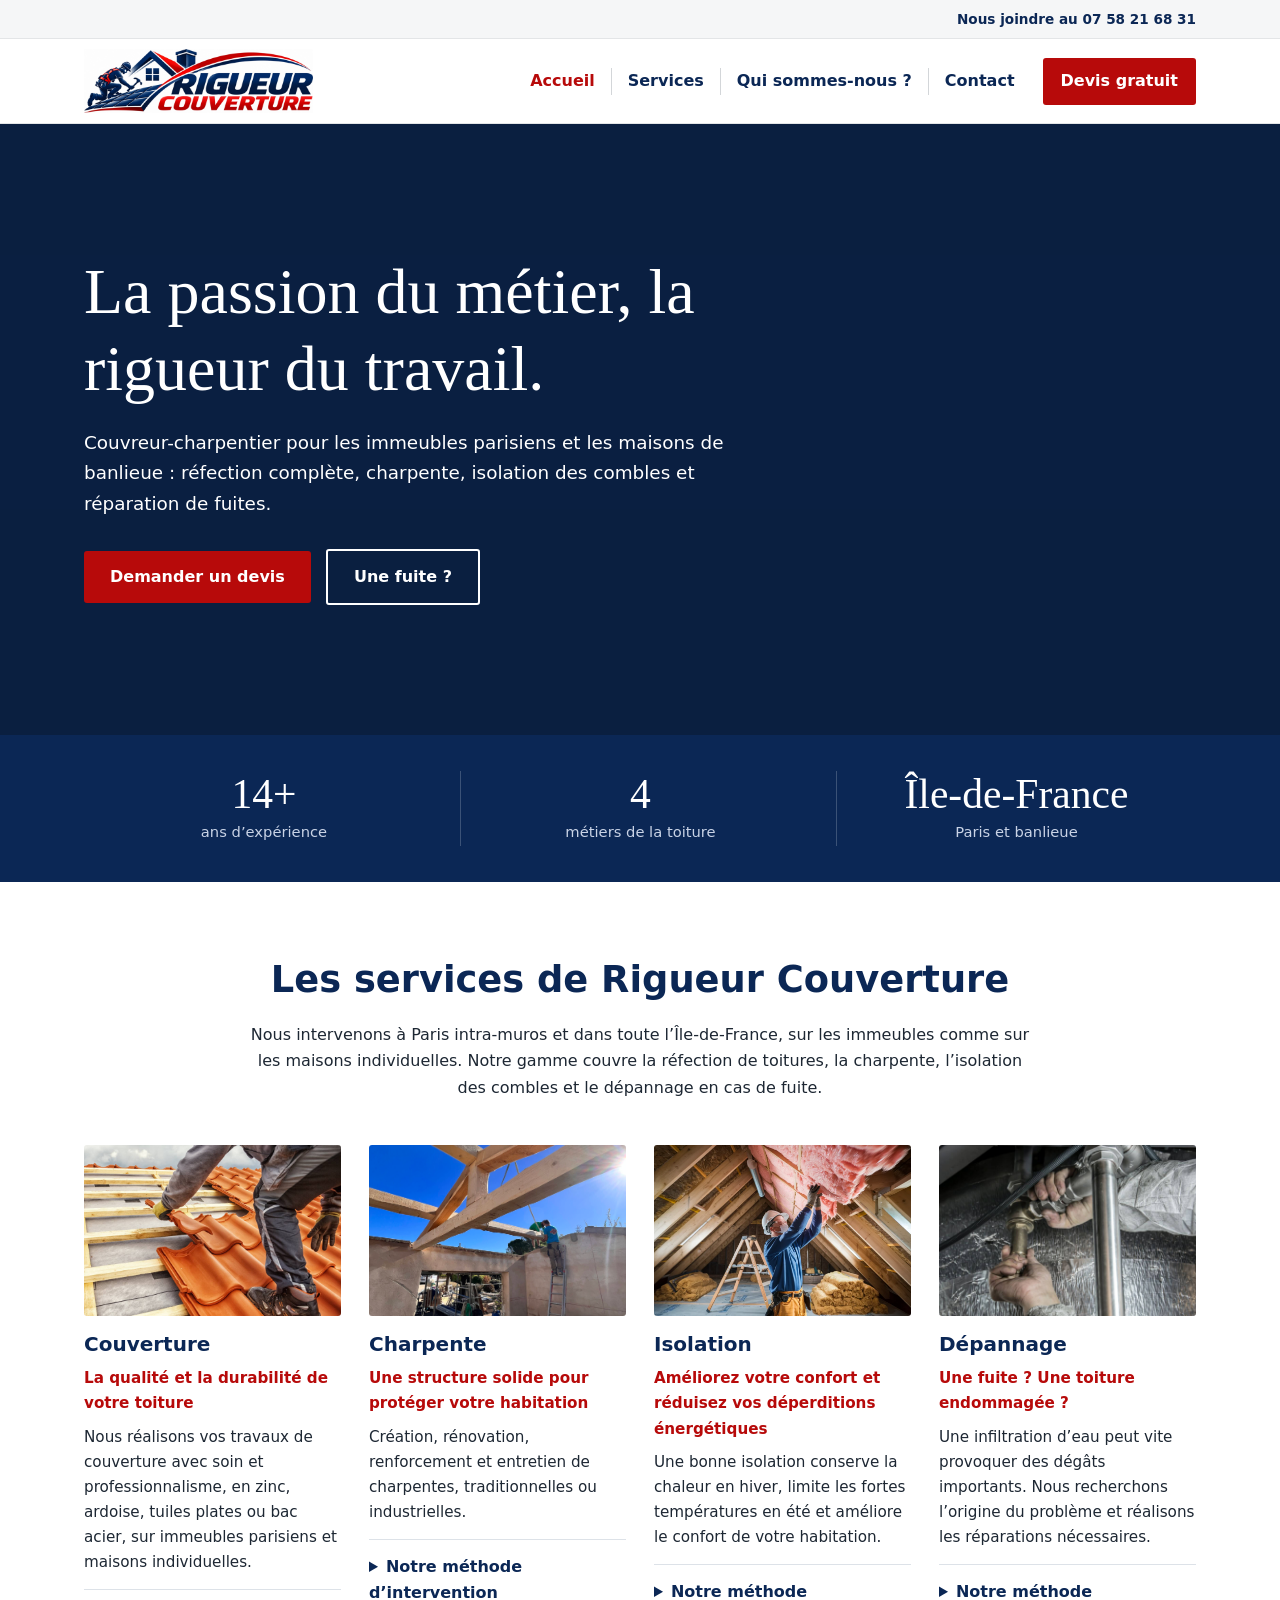
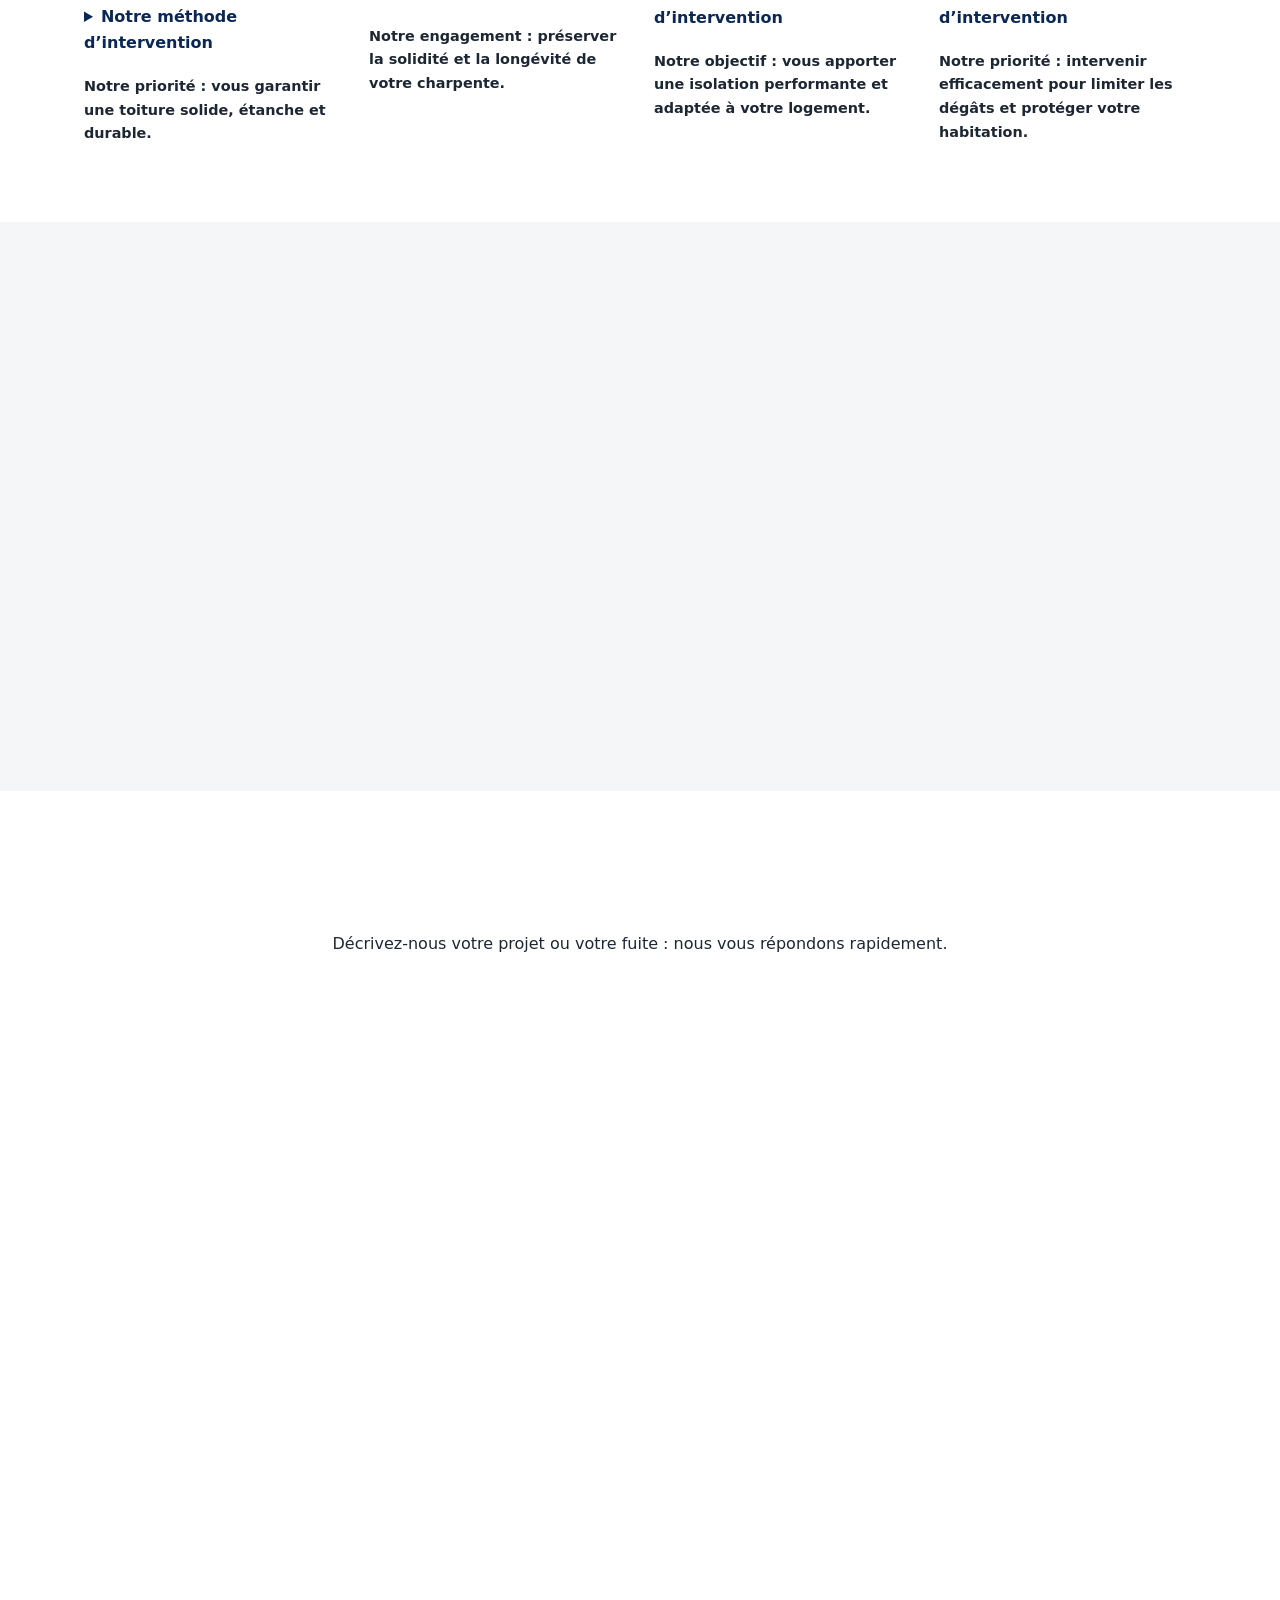
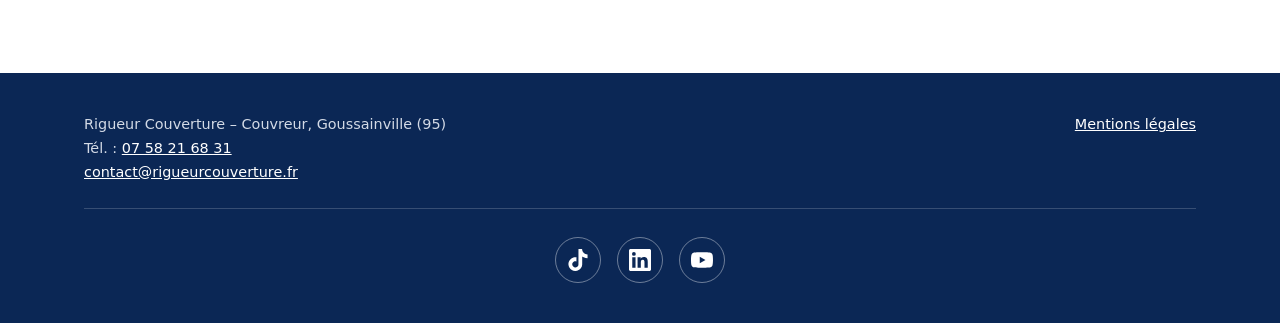
==== index.html @ f07b2c36 "Ajout des fichiers du site" ====
<!DOCTYPE html>
<html lang="fr">
<head>
<meta charset="utf-8">
<meta name="viewport" content="width=device-width, initial-scale=1">
<title>Rigueur Couverture – Couvreur à Paris et en Île-de-France</title>
<meta name="description" content="Rigueur Couverture : couverture, charpente, isolation et dépannage de toiture à Paris et en Île-de-France, pour immeubles et maisons individuelles.">
<link rel="icon" href="images/favicon.ico" sizes="any">
<link rel="icon" type="image/png" href="images/favicon.png">
<link rel="apple-touch-icon" href="images/apple-touch-icon.png">
<link rel="stylesheet" href="style.css">
</head>
<body>

<div class="topbar"><div class="wrap">
<a href="tel:+33758216831">Nous joindre au 07 58 21 68 31</a>
</div></div>

<header>
<div class="wrap">
<a class="marque" href="#haut"><img src="images/logo-entete.png" alt="Rigueur Couverture" width="700" height="196"></a>
<button class="burger" type="button" aria-expanded="false" aria-controls="menu">Menu</button>
<nav id="menu" aria-label="Navigation principale">
<a href="#haut">Accueil</a>
<a href="#services">Services</a>
<a href="#apropos">Qui sommes-nous ?</a>
<a href="#devis">Contact</a>
<a href="#devis" class="cta">Devis gratuit</a>
</nav>
</div>
</header>

<main id="haut">
<div class="hero">
<div class="hero-media" aria-hidden="true">
<!-- VIDÉO (facultatif) : déposer images/hero.mp4. Sans fichier, l'image s'anime doucement. -->
<video autoplay muted loop playsinline preload="metadata"><source src="images/hero.mp4" type="video/mp4" onerror="this.parentNode.remove()"></video>
</div>
<div class="wrap">
<h1>La passion du métier, la rigueur du travail.</h1>
<p>Couvreur-charpentier pour les immeubles parisiens et les maisons de banlieue : réfection complète, charpente, isolation des combles et réparation de fuites.</p>
<a class="btn" href="#devis">Demander un devis</a>
<a class="btn" href="#depannage">Une fuite ?</a>
</div>
</div>

<div class="chiffres"><div class="wrap">
<div><strong data-count="14" data-suffix="+">14+</strong><span>ans d’expérience</span></div>
<div><strong data-count="4">4</strong><span>métiers de la toiture</span></div>
<div><strong>Île-de-France</strong><span>Paris et banlieue</span></div>
</div></div>

<section id="services" class="centre" aria-labelledby="t-services">
<div class="wrap">
<h2 id="t-services">Les services de Rigueur Couverture</h2>
<p>Nous intervenons à Paris intra-muros et dans toute l’Île-de-France, sur les immeubles comme sur les maisons individuelles. Notre gamme couvre la réfection de toitures, la charpente, l’isolation des combles et le dépannage en cas de fuite.</p>

<div class="grille4">
<article id="couverture">
<figure><img src="images/couverture.jpg" alt="Toiture en zinc" onerror="this.remove()"></figure>
<h3>Couverture</h3>
<p class="accroche">La qualité et la durabilité de votre toiture</p>
<p>Nous réalisons vos travaux de couverture avec soin et professionnalisme, en zinc, ardoise, tuiles plates ou bac acier, sur immeubles parisiens et maisons individuelles.</p>
<details><summary>Notre méthode d’intervention</summary><ol><li>Diagnostic de l’état de votre toiture.</li><li>Préparation et sécurisation du chantier.</li><li>Dépose de l’ancienne couverture si nécessaire.</li><li>Pose de l’écran sous-toiture, des liteaux et des matériaux de couverture.</li><li>Réalisation des faîtages, rives, raccords et finitions.</li><li>Vérification de l’étanchéité et nettoyage du chantier.</li></ol></details>
<p class="engage">Notre priorité : vous garantir une toiture solide, étanche et durable.</p>
</article>
<article id="charpente">
<figure><img src="images/charpente.jpg" alt="Charpente en bois" onerror="this.remove()"></figure>
<h3>Charpente</h3>
<p class="accroche">Une structure solide pour protéger votre habitation</p>
<p>Création, rénovation, renforcement et entretien de charpentes, traditionnelles ou industrielles.</p>
<details><summary>Notre méthode d’intervention</summary><ol><li>Inspection de la structure existante.</li><li>Identification des éventuelles dégradations.</li><li>Préparation des éléments de charpente.</li><li>Réparation, renforcement ou remplacement des pièces nécessaires.</li><li>Traitement préventif ou curatif du bois si nécessaire.</li><li>Contrôle de la stabilité et des finitions.</li></ol></details>
<p class="engage">Notre engagement : préserver la solidité et la longévité de votre charpente.</p>
</article>
<article id="isolation">
<figure><img src="images/isolation.jpg" alt="Isolation de combles" onerror="this.remove()"></figure>
<h3>Isolation</h3>
<p class="accroche">Améliorez votre confort et réduisez vos déperditions énergétiques</p>
<p>Une bonne isolation conserve la chaleur en hiver, limite les fortes températures en été et améliore le confort de votre habitation.</p>
<details><summary>Notre méthode d’intervention</summary><ol><li>Étude de la configuration des combles et de la toiture.</li><li>Vérification de l’état de l’isolation et de la ventilation.</li><li>Préparation des surfaces.</li><li>Mise en place de l’isolant adapté.</li><li>Pose du frein-vapeur ou du pare-vapeur selon le système retenu.</li><li>Vérification des finitions et de la continuité de l’isolation.</li></ol></details>
<p class="engage">Notre objectif : vous apporter une isolation performante et adaptée à votre logement.</p>
</article>
<article id="depannage">
<figure><img src="images/depannage.jpg" alt="Réparation de fuite en toiture" onerror="this.remove()"></figure>
<h3>Dépannage</h3>
<p class="accroche">Une fuite ? Une toiture endommagée ?</p>
<p>Une infiltration d’eau peut vite provoquer des dégâts importants. Nous recherchons l’origine du problème et réalisons les réparations nécessaires.</p>
<details><summary>Notre méthode d’intervention</summary><ol><li>Prise de contact et évaluation de l’urgence.</li><li>Inspection de la toiture et recherche de fuite.</li><li>Identification de l’origine de l’infiltration.</li><li>Mise en sécurité et mise hors d’eau si nécessaire.</li><li>Réparation des éléments défectueux.</li><li>Vérification de l’étanchéité après intervention.</li></ol></details>
<p class="engage">Notre priorité : intervenir efficacement pour limiter les dégâts et protéger votre habitation.</p>
</article>
</div>
</div>
</section>

<section id="apropos" class="gris centre" aria-labelledby="t-forts">
<div class="wrap">
<h2 id="t-forts">Les points forts de Rigueur Couverture</h2>
<div class="points" style="text-align:left">
<div>
<h3>Plus de 14 ans d’expérience</h3>
<p>Oscar Rigueur débute dans la couverture en 2012, dans le Val-d’Oise. Il passe ensuite sept ans en charpente et couverture en Seine-et-Marne. L’entreprise Rigueur Couverture est créée en 2022.</p>
</div>
<div>
<h3>L’expérience des toits parisiens</h3>
<p>Trois années sur les toitures de Paris lui ont fait pratiquer la zinguerie, l’ardoise, la tuile et la plomberie : les techniques les plus exigeantes.</p>
</div>
<div>
<h3>Tous types de toitures</h3>
<p>Zinc, ardoise, tuiles plates, bac acier, charpente bois traditionnelle ou industrielle : nous nous adaptons à votre bâtiment.</p>
</div>
<div>
<h3>Une implantation en Île-de-France</h3>
<p>Paris intra-muros, petite couronne, banlieues et périphérie, d’est en ouest et du nord au sud, pour les immeubles de la ville comme pour les quartiers pavillonnaires.</p>
</div>
</div>
</div>
</section>

<section id="devis" class="centre" aria-labelledby="t-devis">
<div class="wrap">
<h2 id="t-devis">Contact et demande de devis gratuit</h2>
<p>Décrivez-nous votre projet ou votre fuite : nous vous répondons rapidement.</p>
<div id="retour" role="status"></div>
<form action="devis.php" method="post">
<div class="deux">
<label>Nom<input name="nom" required autocomplete="name"></label>
<label>Téléphone<input name="tel" type="tel" required autocomplete="tel"></label>
</div>
<div class="deux">
<label>Email<input name="email" type="email" required autocomplete="email"></label>
<label>Ville du chantier<input name="ville" autocomplete="address-level2"></label>
</div>
<label>Type de travaux
<select name="type">
<option>Couverture</option>
<option>Charpente</option>
<option>Isolation</option>
<option>Dépannage (fuite)</option>
<option>Autre</option>
</select>
</label>
<label>Votre projet<textarea name="message" rows="5" placeholder="Décrivez votre toiture et ce que vous souhaitez faire."></textarea></label>
<input class="piege" name="site" tabindex="-1" autocomplete="off" aria-hidden="true">
<label class="rgpd"><input type="checkbox" name="rgpd" required>J’accepte que ces informations servent à répondre à ma demande (voir les mentions légales).</label>
<div><button class="btn" type="submit">Envoyer ma demande</button></div>
</form>
</div>
</section>
</main>

<footer>
<div class="wrap">
<div>Rigueur Couverture – Couvreur, Goussainville (95)<br>
Tél. : <a href="tel:+33758216831">07 58 21 68 31</a><br>
<a href="mailto:contact@rigueurcouverture.fr">contact@rigueurcouverture.fr</a></div>
<div><a href="mentions-legales.html">Mentions légales</a></div>
<!-- RÉSEAUX SOCIAUX : remplacer chaque href="#" par le lien de ta page -->
<div class="reseaux">
<a href="#" target="_blank" rel="noopener noreferrer" aria-label="TikTok"><svg viewBox="0 0 24 24" width="22" height="22" fill="currentColor" aria-hidden="true"><path d="M12.525.02c1.31-.02 2.61-.01 3.91-.02.08 1.53.63 3.09 1.75 4.17 1.12 1.11 2.7 1.62 4.24 1.79v4.03c-1.44-.05-2.89-.35-4.2-.97-.57-.26-1.1-.59-1.62-.93-.01 2.92.01 5.84-.02 8.75-.08 1.4-.54 2.79-1.35 3.94-1.31 1.92-3.58 3.17-5.91 3.21-1.43.08-2.86-.31-4.08-1.03-2.02-1.19-3.44-3.37-3.65-5.71-.02-.5-.03-1-.01-1.49.18-1.9 1.12-3.72 2.58-4.96 1.66-1.44 3.98-2.13 6.15-1.72.02 1.48-.04 2.96-.04 4.44-.99-.32-2.15-.23-3.02.37-.63.41-1.11 1.04-1.36 1.75-.21.51-.15 1.07-.14 1.61.24 1.64 1.82 3.02 3.5 2.87 1.12-.01 2.19-.66 2.77-1.61.19-.33.4-.67.41-1.06.1-1.79.06-3.57.07-5.36.01-4.03-.01-8.05.02-12.07z"/></svg></a>
<a href="#" target="_blank" rel="noopener noreferrer" aria-label="LinkedIn"><svg viewBox="0 0 24 24" width="22" height="22" fill="currentColor" aria-hidden="true"><path d="M20.447 20.452h-3.554v-5.569c0-1.328-.027-3.037-1.852-3.037-1.853 0-2.136 1.445-2.136 2.939v5.667H9.351V9h3.414v1.561h.046c.477-.9 1.637-1.85 3.37-1.85 3.601 0 4.267 2.37 4.267 5.455v6.286zM5.337 7.433a2.062 2.062 0 0 1-2.063-2.065 2.064 2.064 0 1 1 2.063 2.065zm1.782 13.019H3.555V9h3.564v11.452zM22.225 0H1.771C.792 0 0 .774 0 1.729v20.542C0 23.227.792 24 1.771 24h20.451C23.2 24 24 23.227 24 22.271V1.729C24 .774 23.2 0 22.222 0h.003z"/></svg></a>
<a href="#" target="_blank" rel="noopener noreferrer" aria-label="YouTube"><svg viewBox="0 0 24 24" width="22" height="22" fill="currentColor" aria-hidden="true"><path d="M23.498 6.186a3.016 3.016 0 0 0-2.122-2.136C19.505 3.545 12 3.545 12 3.545s-7.505 0-9.377.505A3.017 3.017 0 0 0 .502 6.186C0 8.07 0 12 0 12s0 3.93.502 5.814a3.016 3.016 0 0 0 2.122 2.136c1.871.505 9.376.505 9.376.505s7.505 0 9.377-.505a3.015 3.015 0 0 0 2.122-2.136C24 15.93 24 12 24 12s0-3.93-.502-5.814zM9.545 15.568V8.432L15.818 12l-6.273 3.568z"/></svg></a>
</div>
</div>
</footer>

<a class="appel" href="tel:+33758216831" aria-label="Appeler Rigueur Couverture"><svg viewBox="0 0 24 24" width="26" height="26" fill="currentColor" aria-hidden="true"><path d="M6.6 10.8a15.1 15.1 0 0 0 6.6 6.6l2.2-2.2a1 1 0 0 1 1-.25c1.1.37 2.3.57 3.6.57a1 1 0 0 1 1 1V20a1 1 0 0 1-1 1A17 17 0 0 1 3 4a1 1 0 0 1 1-1h3.5a1 1 0 0 1 1 1c0 1.3.2 2.5.57 3.6a1 1 0 0 1-.25 1z"/></svg></a>

<script>
var bt=document.querySelector('.burger'),mn=document.getElementById('menu');
bt.addEventListener('click',function(){var o=mn.classList.toggle('ouvert');bt.setAttribute('aria-expanded',o)});
mn.addEventListener('click',function(e){if(e.target.tagName==='A'){mn.classList.remove('ouvert');bt.setAttribute('aria-expanded','false')}});
var r=new URLSearchParams(location.search).get('envoi'),b=document.getElementById('retour');
if(r==='ok'){b.className='ok';b.textContent='Merci, votre demande est envoyée. Nous vous recontactons rapidement.'}
else if(r==='erreur'){b.className='erreur';b.textContent='Votre demande n’a pas pu être envoyée. Vérifiez les champs ou écrivez-nous à contact@rigueurcouverture.fr.'}
</script>
<script src="script.js" defer></script>
</body>
</html>
---- style.css ----
:root{--marine:#0b2755;--or:#b70a0a;--gris:#f5f6f7;--texte:#1d2733;--serif:Georgia,"Times New Roman",serif;--sans:system-ui,-apple-system,"Segoe UI",Roboto,Arial,sans-serif}
*{box-sizing:border-box}
html{scroll-behavior:smooth;scroll-padding-top:90px}
body{margin:0;font-family:var(--sans);color:var(--texte);background:#fff;line-height:1.65}
a{color:inherit}
:focus-visible{outline:3px solid var(--or);outline-offset:3px}
.wrap{max-width:1160px;margin:0 auto;padding:0 24px}
h1,h2,h3{margin:0;line-height:1.2;color:var(--marine)}
p{margin:0 0 1em}

.topbar{background:var(--gris);border-bottom:1px solid #e3e5e7;font-size:.85rem;font-weight:600;color:var(--marine)}
.topbar .wrap{display:flex;justify-content:flex-end;padding-top:8px;padding-bottom:8px}
.topbar a{text-decoration:none}

header{position:sticky;top:0;z-index:10;background:#fff;border-bottom:1px solid #e3e5e7}
header .wrap{display:flex;align-items:center;justify-content:space-between;gap:16px;min-height:84px}
.marque{display:flex;align-items:center;gap:12px;font-size:1.5rem;font-weight:800;color:var(--marine);text-decoration:none}
.marque img{display:block;height:64px;width:auto}
nav{display:flex;align-items:center;flex-wrap:wrap}
nav a{padding:0 16px;color:var(--marine);font-weight:600;text-decoration:none}
nav a+a{border-left:1px solid #d3d6d9}
nav a:hover{color:var(--or)}
nav a.cta{background:var(--or);color:#fff;border:0;border-radius:3px;padding:10px 18px;margin-left:12px}
nav a.cta:hover{background:#910808;color:#fff}

.btn{display:inline-block;background:var(--or);color:#fff;padding:13px 26px;border-radius:3px;text-decoration:none;font:inherit;font-weight:700;border:0;cursor:pointer}
.btn:hover{background:#910808}

.hero{position:relative;overflow:hidden;background:var(--marine);color:#fff;padding:130px 0;min-height:460px}
.hero-media{position:absolute;inset:0}
.hero-media::before{content:"";position:absolute;inset:0;background:url(images/hero.jpg) center/cover no-repeat;animation:zoom 26s ease-in-out infinite alternate}
.hero-media video{position:absolute;inset:0;width:100%;height:100%;object-fit:cover}
.hero::after{content:"";position:absolute;inset:0;background:rgba(10,25,48,.55)}
.hero .wrap{position:relative;z-index:1}
@keyframes zoom{from{transform:scale(1)}to{transform:scale(1.1) translate(-1.5%,1%)}}
@media(prefers-reduced-motion:reduce){.hero-media::before{animation:none}}
.hero h1{font-family:var(--serif);font-weight:400;color:#fff;font-size:clamp(2.2rem,5.5vw,4rem);max-width:20ch}
.hero p{font-size:1.15rem;max-width:56ch;margin:20px 0 30px}
.hero .btn+.btn{background:transparent;border:2px solid #fff;margin-left:10px}

section{padding:76px 0}
.centre{text-align:center}
.centre p{max-width:78ch;margin-left:auto;margin-right:auto}
section h2{font-size:clamp(1.7rem,3.5vw,2.3rem);margin-bottom:20px}
.gris{background:var(--gris)}

.grille4{display:grid;grid-template-columns:repeat(4,1fr);gap:28px;margin-top:44px}
.grille4 figure{margin:0 0 16px;aspect-ratio:3/2;background:#dde2e8;overflow:hidden;border-radius:3px}
.grille4 img{width:100%;height:100%;object-fit:cover;display:block}
.grille4 h3{font-size:1.25rem;margin-bottom:10px}
.grille4 p{font-size:.95rem;margin:0}

.points{display:grid;grid-template-columns:1fr 1fr;gap:40px 56px;margin-top:44px}
.points h3{font-size:1.2rem;padding-top:16px;border-top:3px solid var(--or);margin-bottom:10px}
.points p{margin:0}

form{display:grid;gap:16px;max-width:680px;margin:36px auto 0;text-align:left}
label{display:grid;gap:6px;font-weight:600;font-size:.95rem}
input,select,textarea{font:inherit;padding:12px;border:1px solid #8a949e;border-radius:3px;background:#fff;color:var(--texte)}
.deux{display:grid;grid-template-columns:1fr 1fr;gap:16px}
.rgpd{display:flex;gap:10px;font-weight:400;font-size:.9rem;align-items:flex-start}
.rgpd input{margin-top:4px}
.piege{position:absolute;left:-9999px}
#retour{display:none;padding:14px 16px;border-radius:3px;max-width:680px;margin:24px auto 0}
#retour.ok{display:block;background:#dff1ea;color:#154b3d}
#retour.erreur{display:block;background:#fbe3e0;color:#7a1d14}

footer{background:var(--marine);color:#d3dae6;padding:40px 0;font-size:.9rem}
footer a{color:#fff}
footer .wrap{display:flex;flex-wrap:wrap;justify-content:space-between;gap:16px}
.reseaux{flex-basis:100%;display:flex;justify-content:center;gap:16px;margin-top:8px;padding-top:28px;border-top:1px solid rgba(255,255,255,.18)}
.reseaux a{display:grid;place-items:center;width:46px;height:46px;border:1px solid rgba(255,255,255,.4);border-radius:50%;color:#fff}
.reseaux a:hover{background:var(--or);border-color:var(--or)}

.burger{display:none;background:none;border:2px solid var(--marine);color:var(--marine);font:inherit;font-weight:700;padding:8px 16px;border-radius:3px;cursor:pointer}
@media(max-width:960px){.grille4{grid-template-columns:1fr 1fr}}
@media(max-width:900px){
.burger{display:block}
header .wrap{flex-wrap:wrap;padding-top:10px;padding-bottom:10px}
nav{display:none;width:100%;flex-direction:column;align-items:stretch;padding-bottom:10px}
nav.ouvert{display:flex}
nav a,nav a+a{padding:14px 4px;border-left:0;border-top:1px solid #e3e5e7}
nav a.cta{margin:10px 0 0;text-align:center;border-top:0}
}
@media(max-width:700px){
header .wrap{padding-top:10px;padding-bottom:10px}
.topbar .wrap{justify-content:center}
.grille4,.points,.deux{grid-template-columns:1fr}
.hero{padding:80px 0}
.hero .btn+.btn{margin:12px 0 0}
}

.grille4{text-align:left}
.grille4 .accroche{font-weight:700;color:var(--or);font-size:.95rem;margin-bottom:8px}
.grille4 details{margin-top:14px;border-top:1px solid #dde2e8;padding-top:8px}
.grille4 summary{cursor:pointer;font-weight:700;color:var(--marine);padding:6px 0}
.grille4 ol{margin:8px 0 0;padding-left:20px;font-size:.9rem}
.grille4 li{margin-bottom:6px}
.grille4 .engage{font-weight:600;font-size:.9rem;margin-top:12px}
@media(max-width:700px){.marque{font-size:1.15rem}.marque img{height:44px;width:auto}}

/* Animations */
.hero .wrap>*{animation:monte .8s both}
.hero .wrap>*:nth-child(2){animation-delay:.15s}
.hero .wrap>*:nth-child(3){animation-delay:.3s}
.hero .wrap>*:nth-child(4){animation-delay:.3s}
@keyframes monte{from{opacity:0;transform:translateY(24px)}to{opacity:1;transform:none}}
.reveal{opacity:0;transform:translateY(28px);transition:opacity .7s ease,transform .7s ease}
.reveal.visible{opacity:1;transform:none}
.marque img{transition:height .25s}
header.reduit{box-shadow:0 2px 14px rgba(0,0,0,.12)}
header.reduit .marque img{height:46px}
nav a.actif{color:var(--or)}
.chiffres{background:var(--marine);color:#fff;padding:36px 0}
.chiffres .wrap{display:grid;grid-template-columns:repeat(3,1fr);text-align:center;gap:16px}
.chiffres .wrap>div+div{border-left:1px solid rgba(255,255,255,.2)}
.chiffres strong{display:block;font-family:var(--serif);font-weight:400;font-size:clamp(1.5rem,4vw,2.6rem);line-height:1.15}
.chiffres span{font-size:.92rem;color:#c9d3e6}
.appel{display:none;position:fixed;right:16px;bottom:16px;z-index:20;width:56px;height:56px;border-radius:50%;background:var(--or);color:#fff;place-items:center;box-shadow:0 4px 14px rgba(0,0,0,.3)}
@media(max-width:900px){.appel{display:grid}footer{padding-bottom:88px}}
@media(prefers-reduced-motion:reduce){.hero .wrap>*{animation:none}.reveal{opacity:1;transform:none;transition:none}}
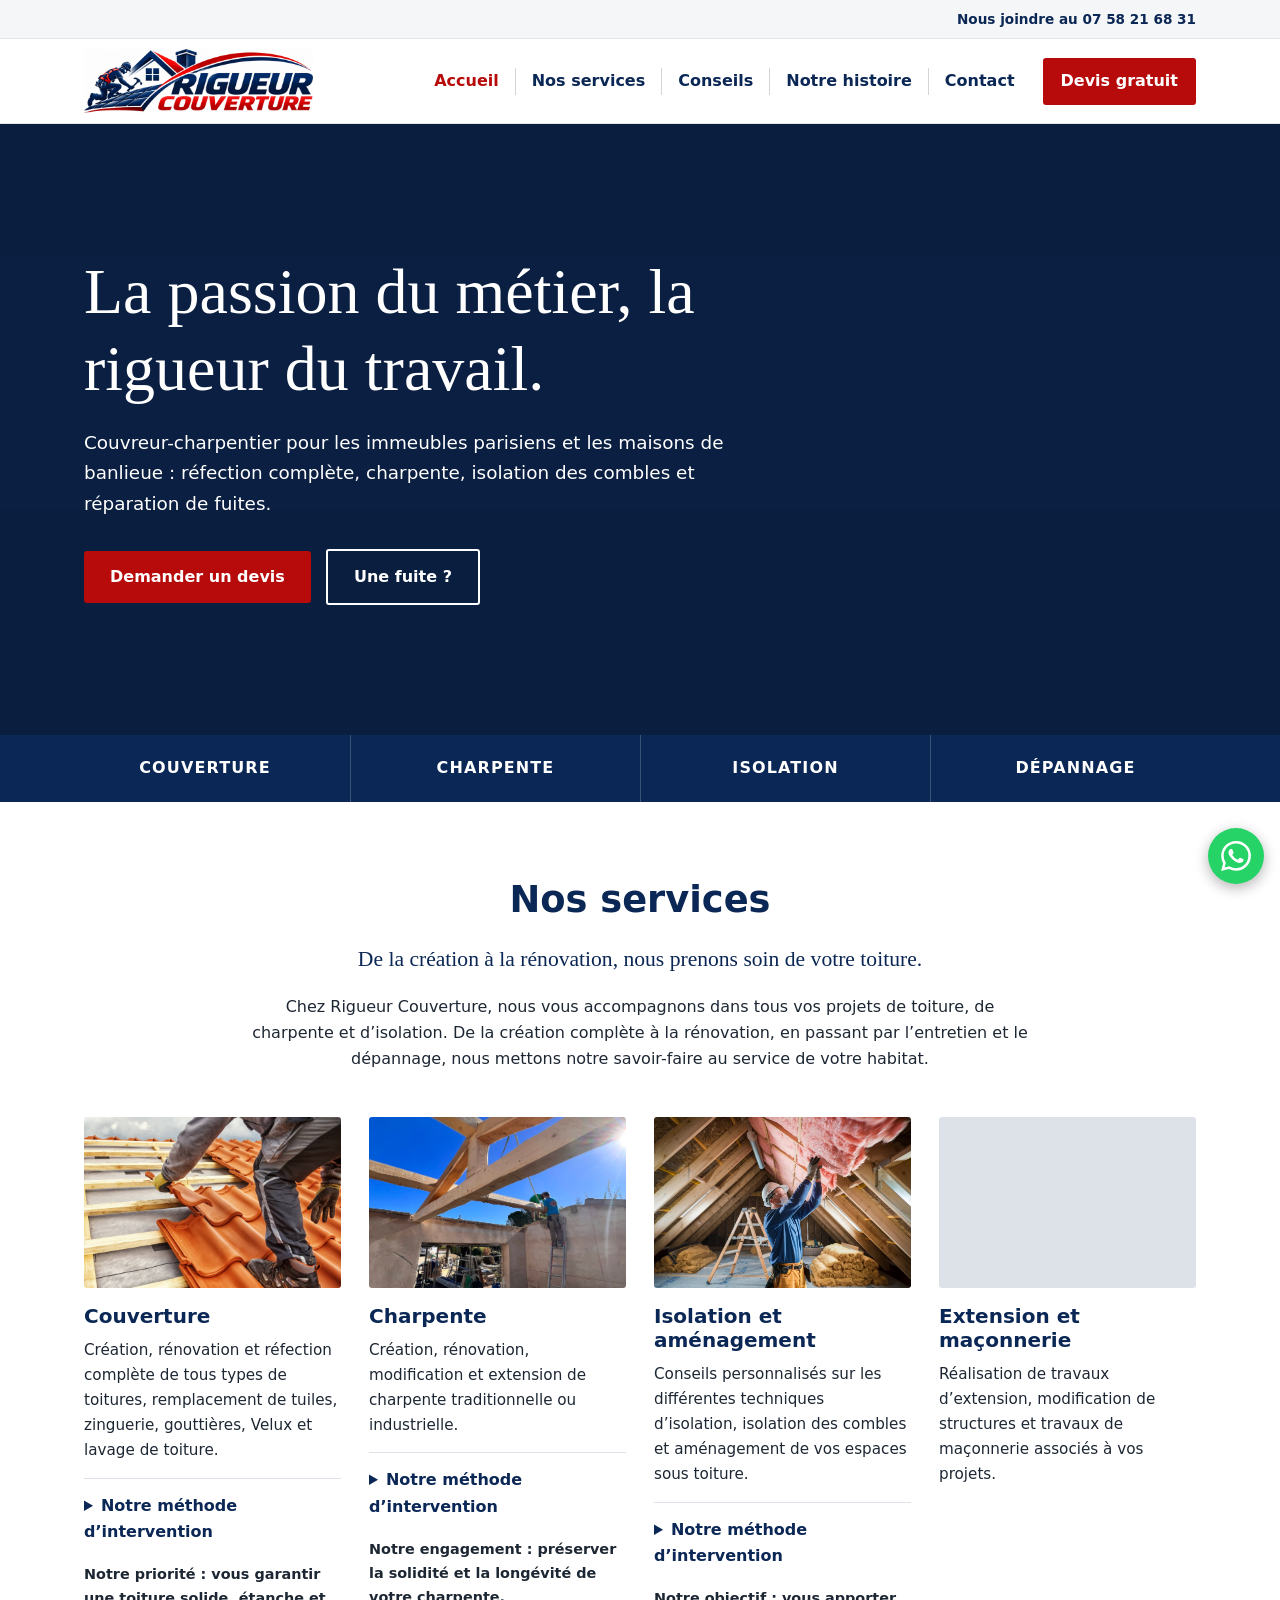
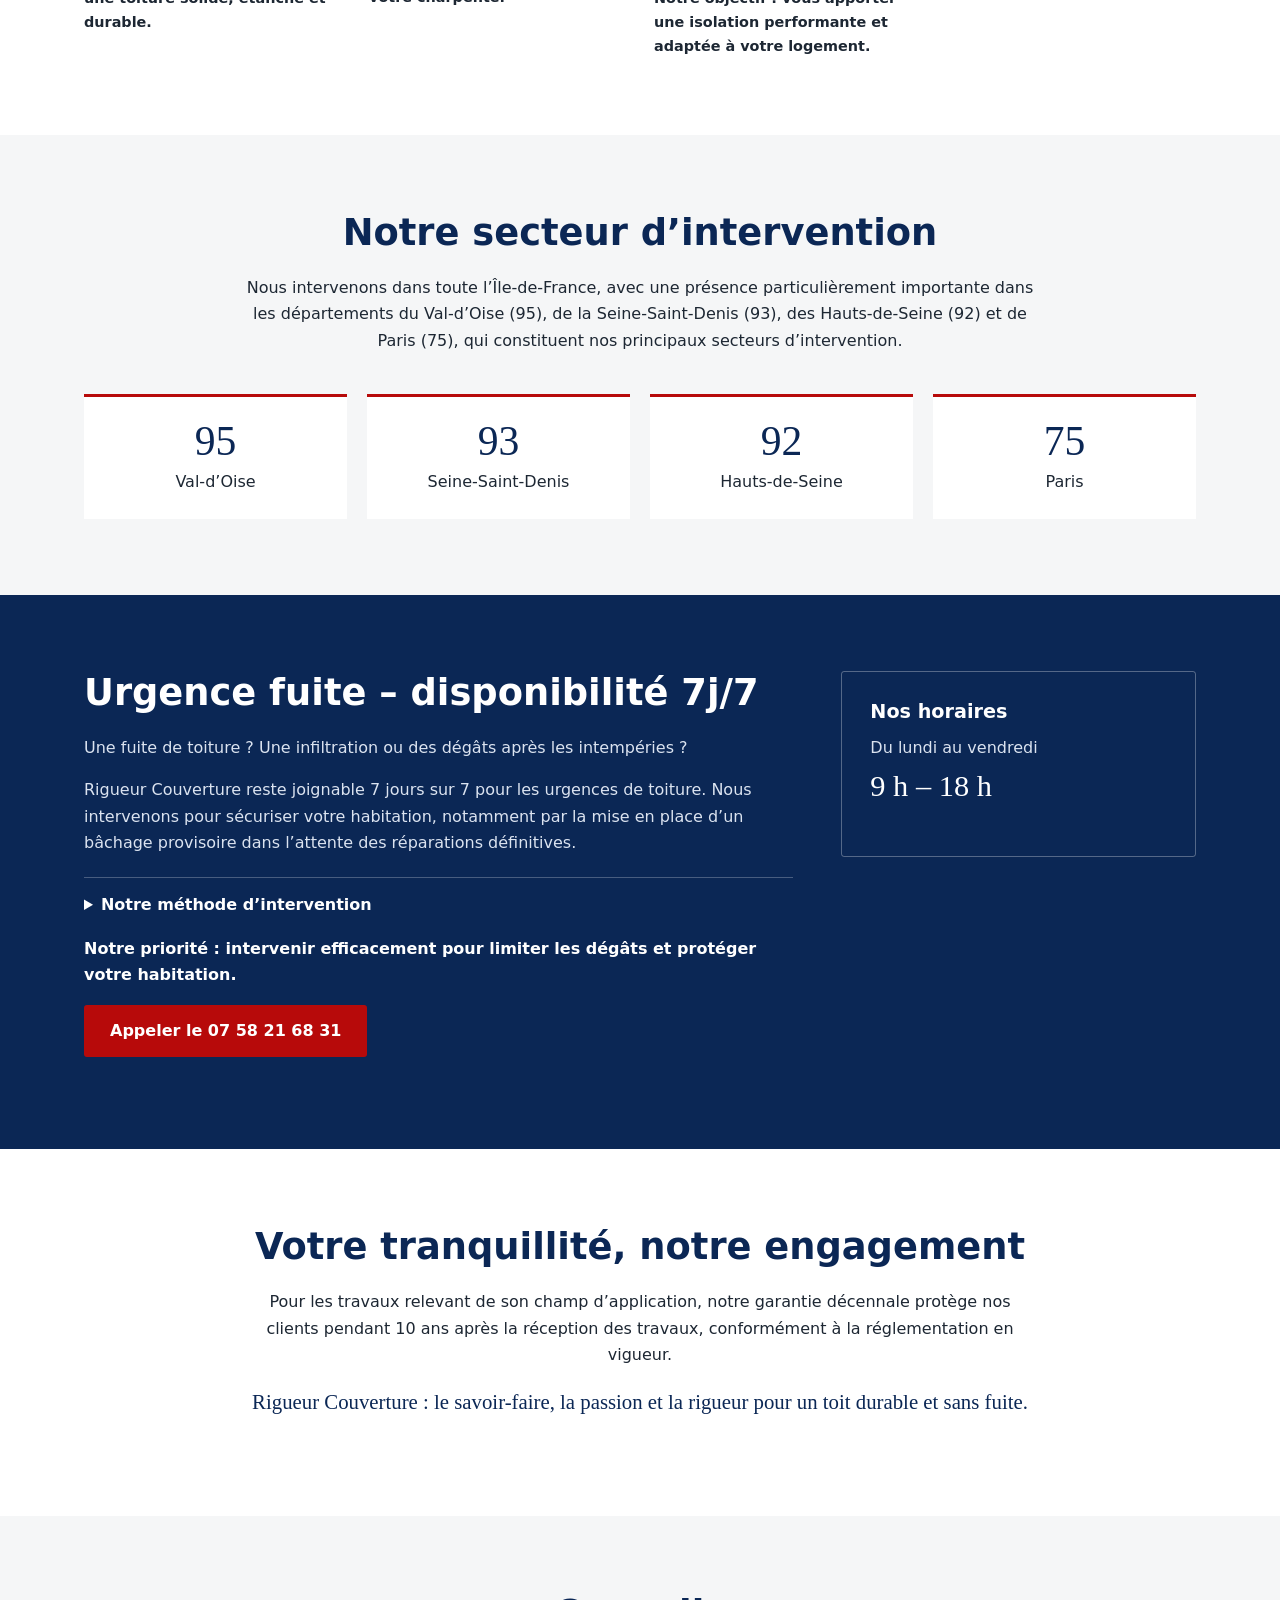
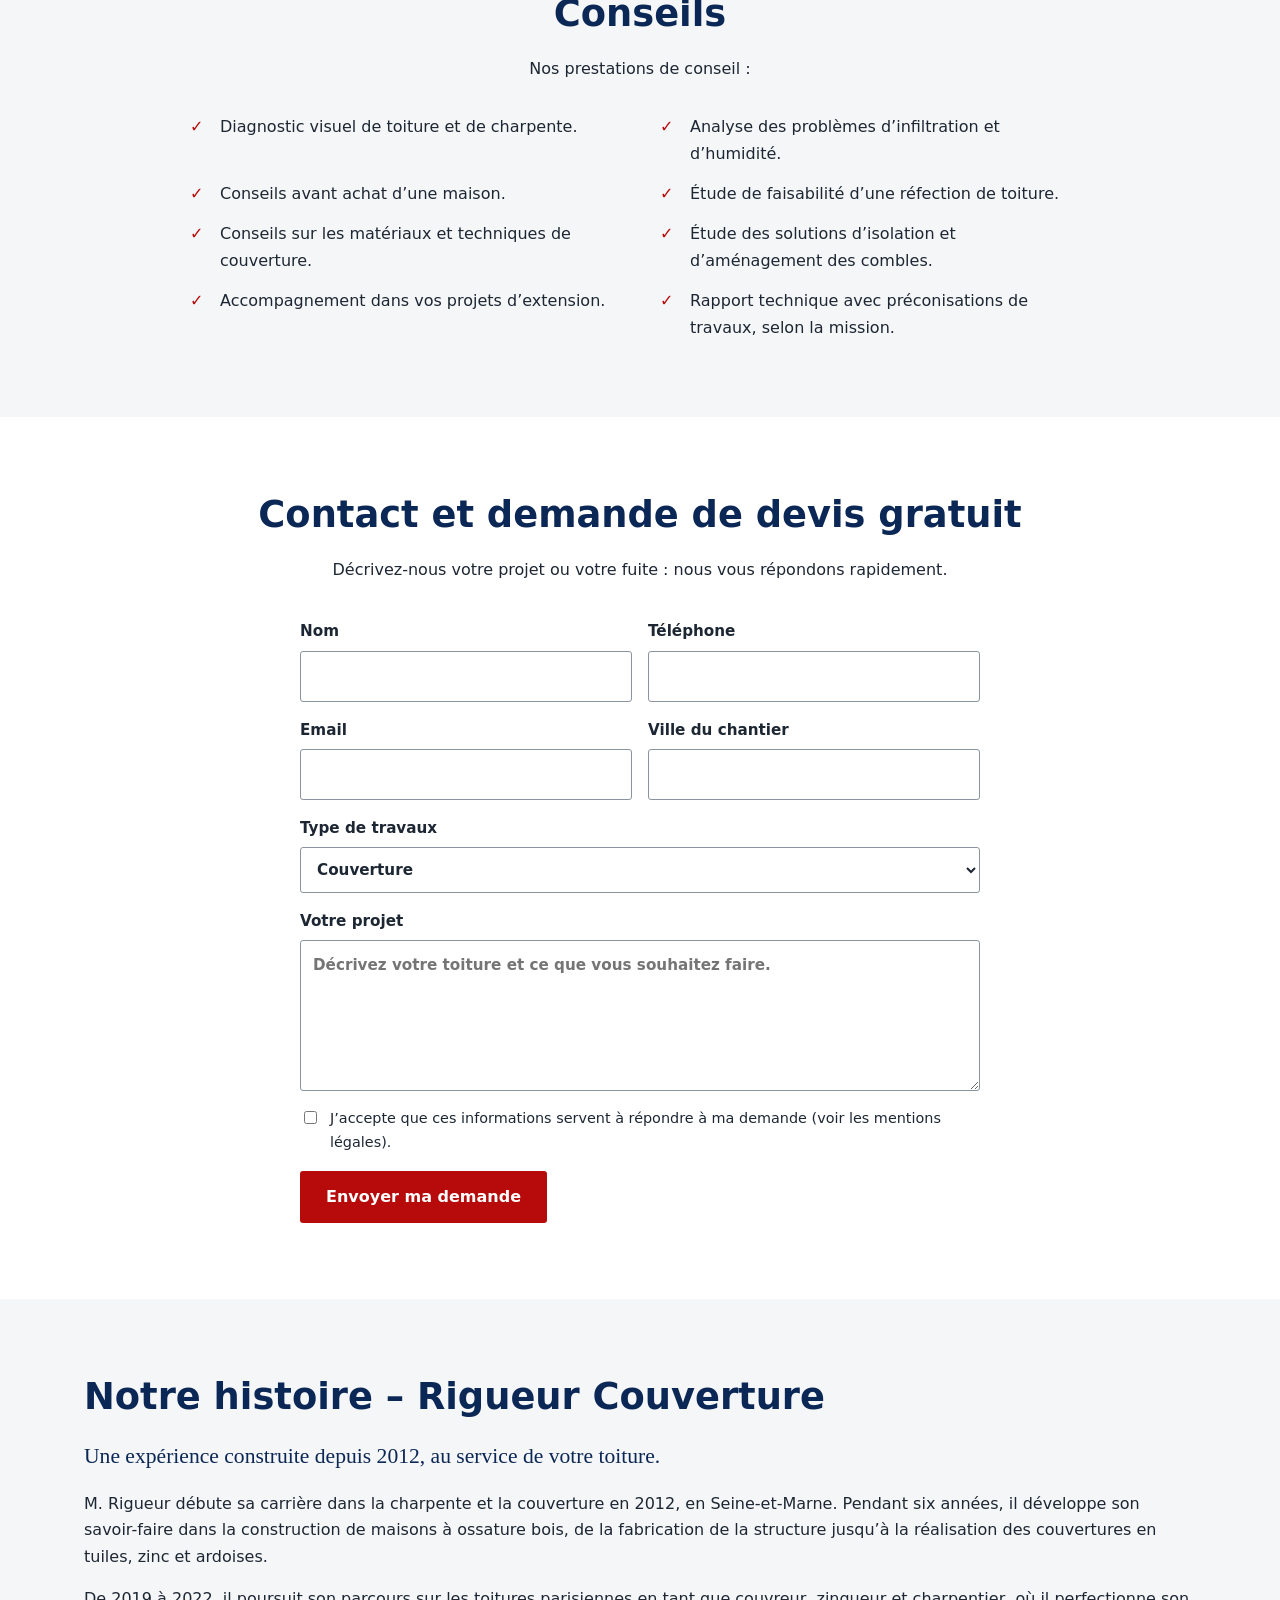
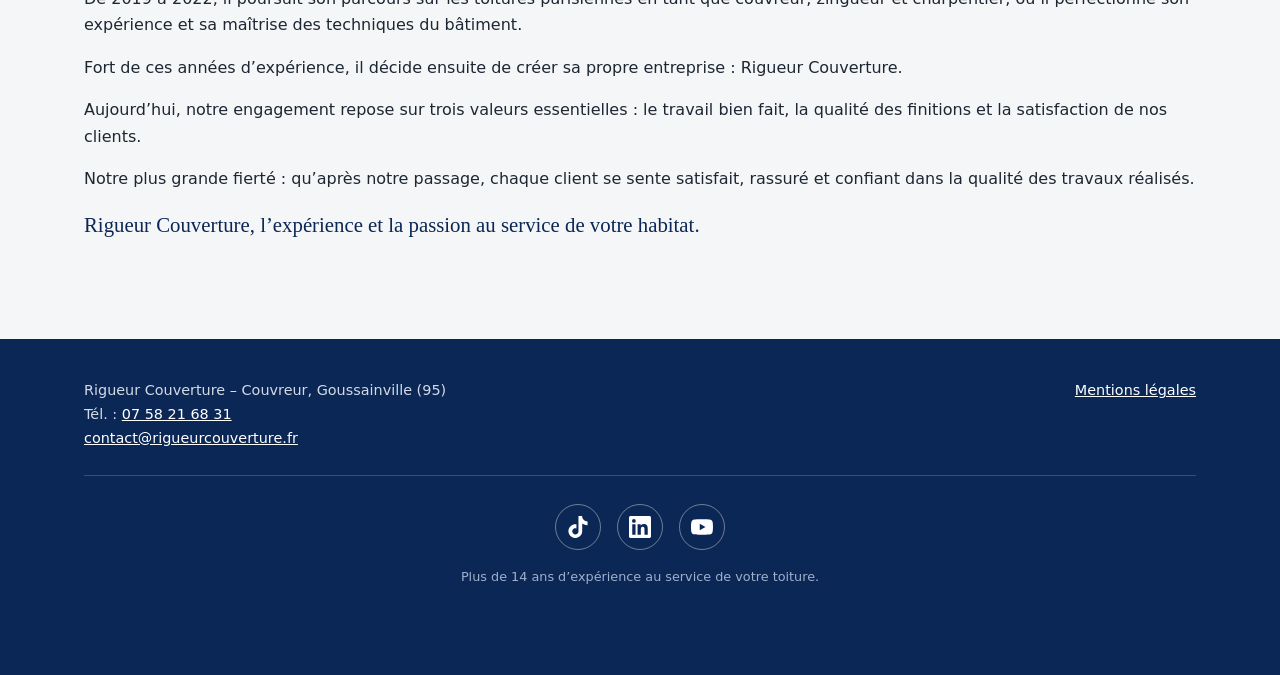
==== commit 756b61f1: "Mise a jour du site Rigueur Couverture" ====
--- a/index.html
+++ b/index.html
@@ -22,8 +22,9 @@
 <button class="burger" type="button" aria-expanded="false" aria-controls="menu">Menu</button>
 <nav id="menu" aria-label="Navigation principale">
 <a href="#haut">Accueil</a>
-<a href="#services">Services</a>
-<a href="#apropos">Qui sommes-nous ?</a>
+<a href="#services">Nos services</a>
+<a href="#conseils">Conseils</a>
+<a href="#histoire">Notre histoire</a>
 <a href="#devis">Contact</a>
 <a href="#devis" class="cta">Devis gratuit</a>
 </nav>
@@ -40,79 +41,102 @@
 <h1>La passion du métier, la rigueur du travail.</h1>
 <p>Couvreur-charpentier pour les immeubles parisiens et les maisons de banlieue : réfection complète, charpente, isolation des combles et réparation de fuites.</p>
 <a class="btn" href="#devis">Demander un devis</a>
-<a class="btn" href="#depannage">Une fuite ?</a>
-</div>
-</div>
-
-<div class="chiffres"><div class="wrap">
-<div><strong data-count="14" data-suffix="+">14+</strong><span>ans d’expérience</span></div>
-<div><strong data-count="4">4</strong><span>métiers de la toiture</span></div>
-<div><strong>Île-de-France</strong><span>Paris et banlieue</span></div>
+<a class="btn" href="#urgence">Une fuite ?</a>
+</div>
+</div>
+
+<div class="metiers"><div class="wrap">
+<a href="#couverture">Couverture</a><a href="#charpente">Charpente</a><a href="#isolation">Isolation</a><a href="#urgence">Dépannage</a>
 </div></div>
 
 <section id="services" class="centre" aria-labelledby="t-services">
 <div class="wrap">
-<h2 id="t-services">Les services de Rigueur Couverture</h2>
-<p>Nous intervenons à Paris intra-muros et dans toute l’Île-de-France, sur les immeubles comme sur les maisons individuelles. Notre gamme couvre la réfection de toitures, la charpente, l’isolation des combles et le dépannage en cas de fuite.</p>
-
+<h2 id="t-services">Nos services</h2>
+<p class="chapo">De la création à la rénovation, nous prenons soin de votre toiture.</p>
+<p>Chez Rigueur Couverture, nous vous accompagnons dans tous vos projets de toiture, de charpente et d’isolation. De la création complète à la rénovation, en passant par l’entretien et le dépannage, nous mettons notre savoir-faire au service de votre habitat.</p>
 <div class="grille4">
 <article id="couverture">
 <figure><img src="images/couverture.jpg" alt="Toiture en zinc" onerror="this.remove()"></figure>
 <h3>Couverture</h3>
-<p class="accroche">La qualité et la durabilité de votre toiture</p>
-<p>Nous réalisons vos travaux de couverture avec soin et professionnalisme, en zinc, ardoise, tuiles plates ou bac acier, sur immeubles parisiens et maisons individuelles.</p>
+<p>Création, rénovation et réfection complète de tous types de toitures, remplacement de tuiles, zinguerie, gouttières, Velux et lavage de toiture.</p>
 <details><summary>Notre méthode d’intervention</summary><ol><li>Diagnostic de l’état de votre toiture.</li><li>Préparation et sécurisation du chantier.</li><li>Dépose de l’ancienne couverture si nécessaire.</li><li>Pose de l’écran sous-toiture, des liteaux et des matériaux de couverture.</li><li>Réalisation des faîtages, rives, raccords et finitions.</li><li>Vérification de l’étanchéité et nettoyage du chantier.</li></ol></details>
 <p class="engage">Notre priorité : vous garantir une toiture solide, étanche et durable.</p>
 </article>
 <article id="charpente">
 <figure><img src="images/charpente.jpg" alt="Charpente en bois" onerror="this.remove()"></figure>
 <h3>Charpente</h3>
-<p class="accroche">Une structure solide pour protéger votre habitation</p>
-<p>Création, rénovation, renforcement et entretien de charpentes, traditionnelles ou industrielles.</p>
+<p>Création, rénovation, modification et extension de charpente traditionnelle ou industrielle.</p>
 <details><summary>Notre méthode d’intervention</summary><ol><li>Inspection de la structure existante.</li><li>Identification des éventuelles dégradations.</li><li>Préparation des éléments de charpente.</li><li>Réparation, renforcement ou remplacement des pièces nécessaires.</li><li>Traitement préventif ou curatif du bois si nécessaire.</li><li>Contrôle de la stabilité et des finitions.</li></ol></details>
 <p class="engage">Notre engagement : préserver la solidité et la longévité de votre charpente.</p>
 </article>
 <article id="isolation">
 <figure><img src="images/isolation.jpg" alt="Isolation de combles" onerror="this.remove()"></figure>
-<h3>Isolation</h3>
-<p class="accroche">Améliorez votre confort et réduisez vos déperditions énergétiques</p>
-<p>Une bonne isolation conserve la chaleur en hiver, limite les fortes températures en été et améliore le confort de votre habitation.</p>
+<h3>Isolation et aménagement</h3>
+<p>Conseils personnalisés sur les différentes techniques d’isolation, isolation des combles et aménagement de vos espaces sous toiture.</p>
 <details><summary>Notre méthode d’intervention</summary><ol><li>Étude de la configuration des combles et de la toiture.</li><li>Vérification de l’état de l’isolation et de la ventilation.</li><li>Préparation des surfaces.</li><li>Mise en place de l’isolant adapté.</li><li>Pose du frein-vapeur ou du pare-vapeur selon le système retenu.</li><li>Vérification des finitions et de la continuité de l’isolation.</li></ol></details>
 <p class="engage">Notre objectif : vous apporter une isolation performante et adaptée à votre logement.</p>
 </article>
-<article id="depannage">
-<figure><img src="images/depannage.jpg" alt="Réparation de fuite en toiture" onerror="this.remove()"></figure>
-<h3>Dépannage</h3>
-<p class="accroche">Une fuite ? Une toiture endommagée ?</p>
-<p>Une infiltration d’eau peut vite provoquer des dégâts importants. Nous recherchons l’origine du problème et réalisons les réparations nécessaires.</p>
+<article id="extension">
+<figure><img src="images/extension.jpg" alt="Extension et maçonnerie" onerror="this.remove()"></figure>
+<h3>Extension et maçonnerie</h3>
+<p>Réalisation de travaux d’extension, modification de structures et travaux de maçonnerie associés à vos projets.</p>
+</article>
+</div>
+</div>
+</section>
+
+<section id="secteur" class="gris centre" aria-labelledby="t-secteur">
+<div class="wrap">
+<h2 id="t-secteur">Notre secteur d’intervention</h2>
+<p>Nous intervenons dans toute l’Île-de-France, avec une présence particulièrement importante dans les départements du Val-d’Oise (95), de la Seine-Saint-Denis (93), des Hauts-de-Seine (92) et de Paris (75), qui constituent nos principaux secteurs d’intervention.</p>
+<div class="depts">
+<div><strong>95</strong><span>Val-d’Oise</span></div>
+<div><strong>93</strong><span>Seine-Saint-Denis</span></div>
+<div><strong>92</strong><span>Hauts-de-Seine</span></div>
+<div><strong>75</strong><span>Paris</span></div>
+</div>
+</div>
+</section>
+
+<section id="urgence" class="urgence" aria-labelledby="t-urgence">
+<div class="wrap dispo">
+<div>
+<h2 id="t-urgence">Urgence fuite – disponibilité 7j/7</h2>
+<p>Une fuite de toiture ? Une infiltration ou des dégâts après les intempéries ?</p>
+<p>Rigueur Couverture reste joignable 7 jours sur 7 pour les urgences de toiture. Nous intervenons pour sécuriser votre habitation, notamment par la mise en place d’un bâchage provisoire dans l’attente des réparations définitives.</p>
 <details><summary>Notre méthode d’intervention</summary><ol><li>Prise de contact et évaluation de l’urgence.</li><li>Inspection de la toiture et recherche de fuite.</li><li>Identification de l’origine de l’infiltration.</li><li>Mise en sécurité et mise hors d’eau si nécessaire.</li><li>Réparation des éléments défectueux.</li><li>Vérification de l’étanchéité après intervention.</li></ol></details>
 <p class="engage">Notre priorité : intervenir efficacement pour limiter les dégâts et protéger votre habitation.</p>
-</article>
-</div>
-</div>
-</section>
-
-<section id="apropos" class="gris centre" aria-labelledby="t-forts">
-<div class="wrap">
-<h2 id="t-forts">Les points forts de Rigueur Couverture</h2>
-<div class="points" style="text-align:left">
-<div>
-<h3>Plus de 14 ans d’expérience</h3>
-<p>Oscar Rigueur débute dans la couverture en 2012, dans le Val-d’Oise. Il passe ensuite sept ans en charpente et couverture en Seine-et-Marne. L’entreprise Rigueur Couverture est créée en 2022.</p>
-</div>
-<div>
-<h3>L’expérience des toits parisiens</h3>
-<p>Trois années sur les toitures de Paris lui ont fait pratiquer la zinguerie, l’ardoise, la tuile et la plomberie : les techniques les plus exigeantes.</p>
-</div>
-<div>
-<h3>Tous types de toitures</h3>
-<p>Zinc, ardoise, tuiles plates, bac acier, charpente bois traditionnelle ou industrielle : nous nous adaptons à votre bâtiment.</p>
-</div>
-<div>
-<h3>Une implantation en Île-de-France</h3>
-<p>Paris intra-muros, petite couronne, banlieues et périphérie, d’est en ouest et du nord au sud, pour les immeubles de la ville comme pour les quartiers pavillonnaires.</p>
-</div>
-</div>
+<p><a class="btn" href="tel:+33758216831">Appeler le 07 58 21 68 31</a></p>
+</div>
+<div class="horaires">
+<h3>Nos horaires</h3>
+<p>Du lundi au vendredi<br><strong>9 h – 18 h</strong></p>
+</div>
+</div>
+</section>
+
+<section id="engagement" class="centre" aria-labelledby="t-eng">
+<div class="wrap">
+<h2 id="t-eng">Votre tranquillité, notre engagement</h2>
+<p>Pour les travaux relevant de son champ d’application, notre garantie décennale protège nos clients pendant 10 ans après la réception des travaux, conformément à la réglementation en vigueur.</p>
+<p class="accent">Rigueur Couverture : le savoir-faire, la passion et la rigueur pour un toit durable et sans fuite.</p>
+</div>
+</section>
+
+<section id="conseils" class="gris centre" aria-labelledby="t-conseils">
+<div class="wrap">
+<h2 id="t-conseils">Conseils</h2>
+<p>Nos prestations de conseil :</p>
+<ul class="liste-conseils">
+<li>Diagnostic visuel de toiture et de charpente.</li>
+<li>Analyse des problèmes d’infiltration et d’humidité.</li>
+<li>Conseils avant achat d’une maison.</li>
+<li>Étude de faisabilité d’une réfection de toiture.</li>
+<li>Conseils sur les matériaux et techniques de couverture.</li>
+<li>Étude des solutions d’isolation et d’aménagement des combles.</li>
+<li>Accompagnement dans vos projets d’extension.</li>
+<li>Rapport technique avec préconisations de travaux, selon la mission.</li>
+</ul>
 </div>
 </section>
 
@@ -121,7 +145,13 @@
 <h2 id="t-devis">Contact et demande de devis gratuit</h2>
 <p>Décrivez-nous votre projet ou votre fuite : nous vous répondons rapidement.</p>
 <div id="retour" role="status"></div>
-<form action="devis.php" method="post">
+<!-- TEST (GitHub Pages) : envoi via FormSubmit vers la Gmail.
+     Sur Hostinger : remplacer l'action par action="devis.php" et supprimer les 4 champs cachés commençant par _ -->
+<form action="https://formsubmit.co/rigueurcouverture.charpente@gmail.com" method="post">
+<input type="hidden" name="_subject" value="Nouvelle demande de devis – site Rigueur Couverture">
+<input type="hidden" name="_captcha" value="false">
+<input type="hidden" name="_template" value="table">
+<input type="hidden" name="_next" value="https://blann973.github.io/r-couverture/?envoi=ok#devis">
 <div class="deux">
 <label>Nom<input name="nom" required autocomplete="name"></label>
 <label>Téléphone<input name="tel" type="tel" required autocomplete="tel"></label>
@@ -134,16 +164,31 @@
 <select name="type">
 <option>Couverture</option>
 <option>Charpente</option>
-<option>Isolation</option>
+<option>Isolation et aménagement</option>
+<option>Extension et maçonnerie</option>
 <option>Dépannage (fuite)</option>
+<option>Conseil</option>
 <option>Autre</option>
 </select>
 </label>
 <label>Votre projet<textarea name="message" rows="5" placeholder="Décrivez votre toiture et ce que vous souhaitez faire."></textarea></label>
-<input class="piege" name="site" tabindex="-1" autocomplete="off" aria-hidden="true">
+<input class="piege" name="_honey" tabindex="-1" autocomplete="off" aria-hidden="true">
 <label class="rgpd"><input type="checkbox" name="rgpd" required>J’accepte que ces informations servent à répondre à ma demande (voir les mentions légales).</label>
 <div><button class="btn" type="submit">Envoyer ma demande</button></div>
 </form>
+</div>
+</section>
+
+<section id="histoire" class="gris" aria-labelledby="t-histoire">
+<div class="wrap texte">
+<h2 id="t-histoire">Notre histoire – Rigueur Couverture</h2>
+<p class="chapo">Une expérience construite depuis 2012, au service de votre toiture.</p>
+<p>M. Rigueur débute sa carrière dans la charpente et la couverture en 2012, en Seine-et-Marne. Pendant six années, il développe son savoir-faire dans la construction de maisons à ossature bois, de la fabrication de la structure jusqu’à la réalisation des couvertures en tuiles, zinc et ardoises.</p>
+<p>De 2019 à 2022, il poursuit son parcours sur les toitures parisiennes en tant que couvreur, zingueur et charpentier, où il perfectionne son expérience et sa maîtrise des techniques du bâtiment.</p>
+<p>Fort de ces années d’expérience, il décide ensuite de créer sa propre entreprise : Rigueur Couverture.</p>
+<p>Aujourd’hui, notre engagement repose sur trois valeurs essentielles : le travail bien fait, la qualité des finitions et la satisfaction de nos clients.</p>
+<p>Notre plus grande fierté : qu’après notre passage, chaque client se sente satisfait, rassuré et confiant dans la qualité des travaux réalisés.</p>
+<p class="accent">Rigueur Couverture, l’expérience et la passion au service de votre habitat.</p>
 </div>
 </section>
 </main>
@@ -160,9 +205,11 @@
 <a href="#" target="_blank" rel="noopener noreferrer" aria-label="LinkedIn"><svg viewBox="0 0 24 24" width="22" height="22" fill="currentColor" aria-hidden="true"><path d="M20.447 20.452h-3.554v-5.569c0-1.328-.027-3.037-1.852-3.037-1.853 0-2.136 1.445-2.136 2.939v5.667H9.351V9h3.414v1.561h.046c.477-.9 1.637-1.85 3.37-1.85 3.601 0 4.267 2.37 4.267 5.455v6.286zM5.337 7.433a2.062 2.062 0 0 1-2.063-2.065 2.064 2.064 0 1 1 2.063 2.065zm1.782 13.019H3.555V9h3.564v11.452zM22.225 0H1.771C.792 0 0 .774 0 1.729v20.542C0 23.227.792 24 1.771 24h20.451C23.2 24 24 23.227 24 22.271V1.729C24 .774 23.2 0 22.222 0h.003z"/></svg></a>
 <a href="#" target="_blank" rel="noopener noreferrer" aria-label="YouTube"><svg viewBox="0 0 24 24" width="22" height="22" fill="currentColor" aria-hidden="true"><path d="M23.498 6.186a3.016 3.016 0 0 0-2.122-2.136C19.505 3.545 12 3.545 12 3.545s-7.505 0-9.377.505A3.017 3.017 0 0 0 .502 6.186C0 8.07 0 12 0 12s0 3.93.502 5.814a3.016 3.016 0 0 0 2.122 2.136c1.871.505 9.376.505 9.376.505s7.505 0 9.377-.505a3.015 3.015 0 0 0 2.122-2.136C24 15.93 24 12 24 12s0-3.93-.502-5.814zM9.545 15.568V8.432L15.818 12l-6.273 3.568z"/></svg></a>
 </div>
+<p class="discret">Plus de 14 ans d’expérience au service de votre toiture.</p>
 </div>
 </footer>
 
+<a class="wa" href="https://wa.me/33758216831?text=Bonjour%2C%20je%20souhaite%20des%20informations%20pour%20mes%20travaux%20de%20toiture." target="_blank" rel="noopener noreferrer" aria-label="Nous écrire sur WhatsApp"><svg viewBox="0 0 24 24" width="30" height="30" fill="currentColor" aria-hidden="true"><path d="M17.472 14.382c-.297-.149-1.758-.867-2.03-.967-.273-.099-.471-.148-.67.15-.197.297-.767.966-.94 1.164-.173.199-.347.223-.644.075-.3-.15-1.263-.465-2.403-1.485-.888-.795-1.484-1.77-1.66-2.07-.174-.3-.019-.465.13-.615.136-.135.301-.345.451-.52.146-.181.194-.301.297-.496.1-.21.049-.375-.025-.524-.075-.15-.672-1.62-.922-2.206-.24-.584-.487-.51-.672-.51-.172-.015-.371-.015-.571-.015-.2 0-.523.074-.797.359-.273.3-1.045 1.02-1.045 2.475s1.07 2.865 1.219 3.075c.149.18 2.095 3.195 5.076 4.483.714.306 1.27.489 1.704.625.712.227 1.36.195 1.871.118.571-.085 1.758-.719 2.006-1.413.248-.694.248-1.289.173-1.414-.074-.123-.272-.198-.57-.347m-5.421 7.403h-.004a9.87 9.87 0 01-5.031-1.378l-.361-.214-3.741.982.998-3.648-.235-.374a9.86 9.86 0 01-1.51-5.26c.001-5.45 4.436-9.884 9.888-9.884 2.64 0 5.122 1.03 6.988 2.898a9.825 9.825 0 012.893 6.994c-.003 5.45-4.437 9.884-9.885 9.884m8.413-18.297A11.815 11.815 0 0012.05 0C5.495 0 .16 5.335.157 11.892c0 2.096.547 4.142 1.588 5.945L.057 24l6.305-1.654a11.882 11.882 0 005.683 1.448h.005c6.554 0 11.89-5.335 11.893-11.893a11.821 11.821 0 00-3.48-8.413z"/></svg></a>
 <a class="appel" href="tel:+33758216831" aria-label="Appeler Rigueur Couverture"><svg viewBox="0 0 24 24" width="26" height="26" fill="currentColor" aria-hidden="true"><path d="M6.6 10.8a15.1 15.1 0 0 0 6.6 6.6l2.2-2.2a1 1 0 0 1 1-.25c1.1.37 2.3.57 3.6.57a1 1 0 0 1 1 1V20a1 1 0 0 1-1 1A17 17 0 0 1 3 4a1 1 0 0 1 1-1h3.5a1 1 0 0 1 1 1c0 1.3.2 2.5.57 3.6a1 1 0 0 1-.25 1z"/></svg></a>
 
 <script>
@@ -170,6 +217,7 @@
 bt.addEventListener('click',function(){var o=mn.classList.toggle('ouvert');bt.setAttribute('aria-expanded',o)});
 mn.addEventListener('click',function(e){if(e.target.tagName==='A'){mn.classList.remove('ouvert');bt.setAttribute('aria-expanded','false')}});
 var r=new URLSearchParams(location.search).get('envoi'),b=document.getElementById('retour');
+if(r){document.getElementById('devis').scrollIntoView()}
 if(r==='ok'){b.className='ok';b.textContent='Merci, votre demande est envoyée. Nous vous recontactons rapidement.'}
 else if(r==='erreur'){b.className='erreur';b.textContent='Votre demande n’a pas pu être envoyée. Vérifiez les champs ou écrivez-nous à contact@rigueurcouverture.fr.'}
 </script>
--- a/style.css
+++ b/style.css
@@ -119,3 +119,38 @@
 .appel{display:none;position:fixed;right:16px;bottom:16px;z-index:20;width:56px;height:56px;border-radius:50%;background:var(--or);color:#fff;place-items:center;box-shadow:0 4px 14px rgba(0,0,0,.3)}
 @media(max-width:900px){.appel{display:grid}footer{padding-bottom:88px}}
 @media(prefers-reduced-motion:reduce){.hero .wrap>*{animation:none}.reveal{opacity:1;transform:none;transition:none}}
+
+/* Corrections : nouvelle structure */
+.chapo{font-family:var(--serif);font-size:1.35rem;color:var(--marine);margin-bottom:16px}
+.accent{font-family:var(--serif);font-size:1.3rem;color:var(--marine)}
+.metiers{background:var(--marine)}
+.metiers .wrap{display:grid;grid-template-columns:repeat(4,1fr);padding:0}
+.metiers a{color:#fff;text-align:center;font-weight:700;letter-spacing:.07em;text-transform:uppercase;text-decoration:none;padding:20px 8px;border-left:1px solid rgba(255,255,255,.2)}
+.metiers a:first-child{border-left:0}
+.metiers a:hover{background:var(--or)}
+.depts{display:grid;grid-template-columns:repeat(4,1fr);gap:20px;margin-top:40px}
+.depts>div{background:#fff;border-top:3px solid var(--or);padding:24px 12px}
+.depts strong{display:block;font-family:var(--serif);font-weight:400;font-size:2.6rem;line-height:1;color:var(--marine);margin-bottom:6px}
+.urgence{background:var(--marine);color:#fff}
+.urgence h2,.urgence h3{color:#fff}
+.urgence p{color:#dbe3f0}
+.dispo{display:grid;grid-template-columns:2fr 1fr;gap:48px;align-items:start}
+.horaires{border:1px solid rgba(255,255,255,.3);border-radius:3px;padding:28px}
+.horaires h3{font-size:1.2rem;margin-bottom:12px}
+.horaires strong{font-family:var(--serif);font-weight:400;font-size:1.9rem;color:#fff}
+.liste-conseils{list-style:none;padding:0;margin:32px auto 0;max-width:900px;display:grid;grid-template-columns:1fr 1fr;gap:14px 40px;text-align:left}
+.liste-conseils li{position:relative;padding-left:30px}
+.liste-conseils li::before{content:"✓";position:absolute;left:0;color:var(--or);font-weight:700}
+.histoire .texte{max-width:780px}
+.discret{flex-basis:100%;text-align:center;margin:0;font-size:.8rem;color:#9fb0cc}
+.wa{position:fixed;right:16px;bottom:16px;z-index:20;width:56px;height:56px;border-radius:50%;background:#25d366;color:#fff;display:grid;place-items:center;box-shadow:0 4px 14px rgba(0,0,0,.3)}
+.wa:hover{background:#1ebe5a}
+footer{padding-bottom:88px}
+@media(max-width:900px){.appel{bottom:84px}.dispo{grid-template-columns:1fr;gap:32px}}
+@media(max-width:700px){.metiers .wrap{grid-template-columns:1fr 1fr}.metiers a:nth-child(3){border-left:0}.metiers a:nth-child(n+3){border-top:1px solid rgba(255,255,255,.2)}.depts{grid-template-columns:1fr 1fr}.liste-conseils{grid-template-columns:1fr}}
+
+.urgence details{border-top:1px solid rgba(255,255,255,.25);padding-top:8px;margin:20px 0 12px}
+.urgence summary{cursor:pointer;font-weight:700;color:#fff;padding:6px 0}
+.urgence ol{padding-left:20px;margin:8px 0 0;color:#dbe3f0}
+.urgence li{margin-bottom:6px}
+.urgence .engage{font-weight:600;color:#fff}
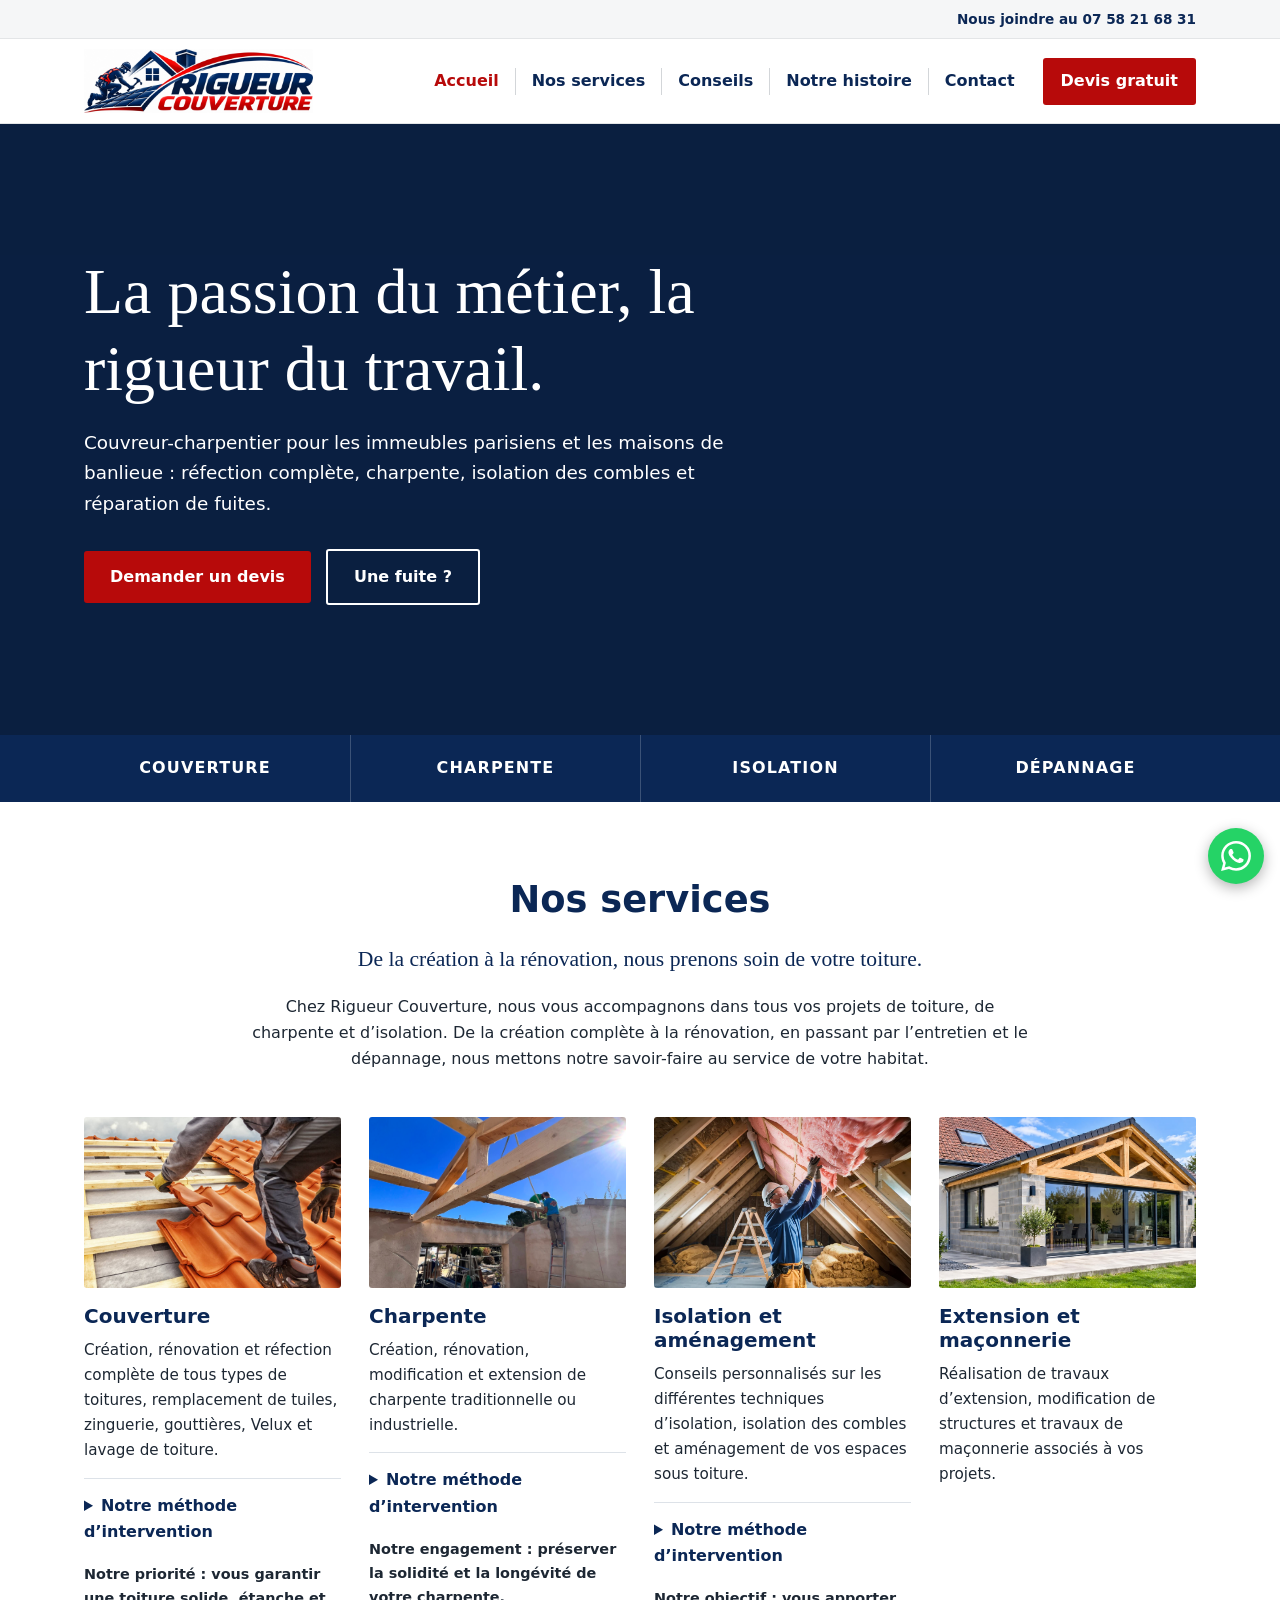
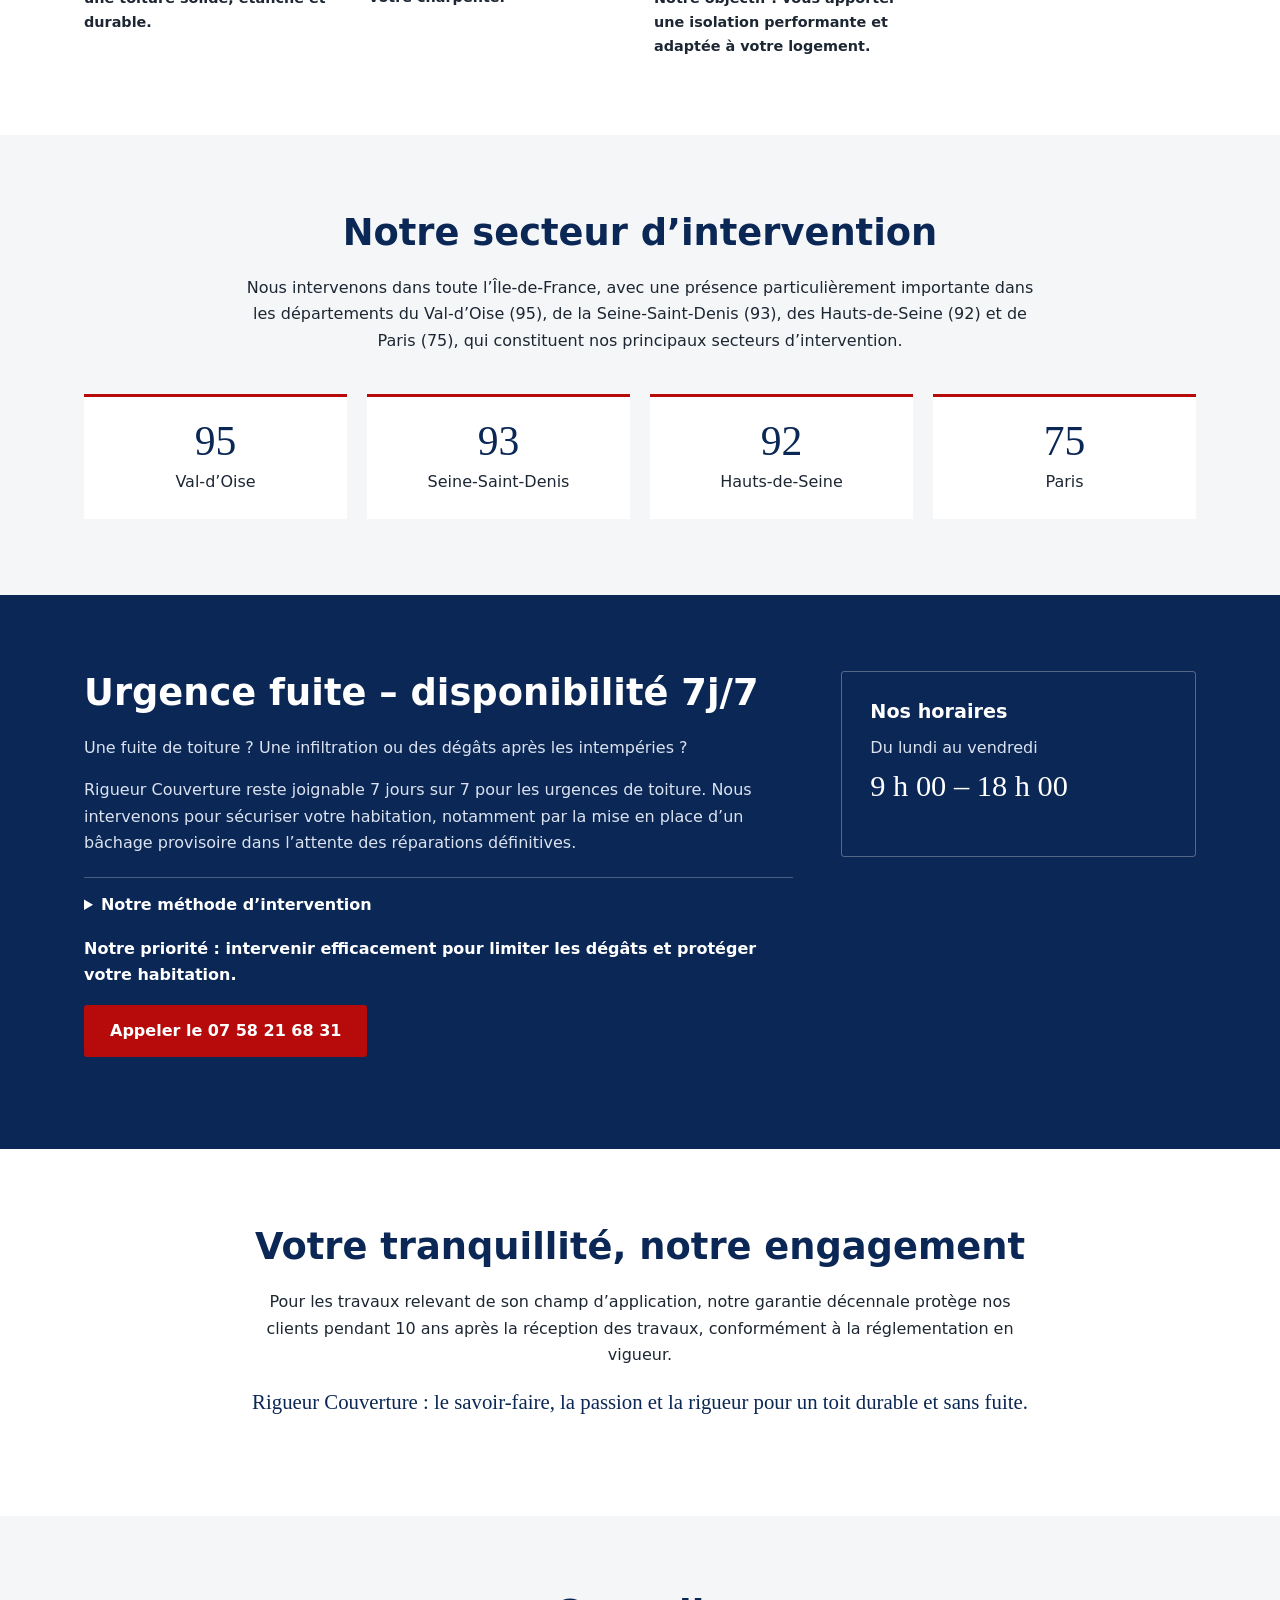
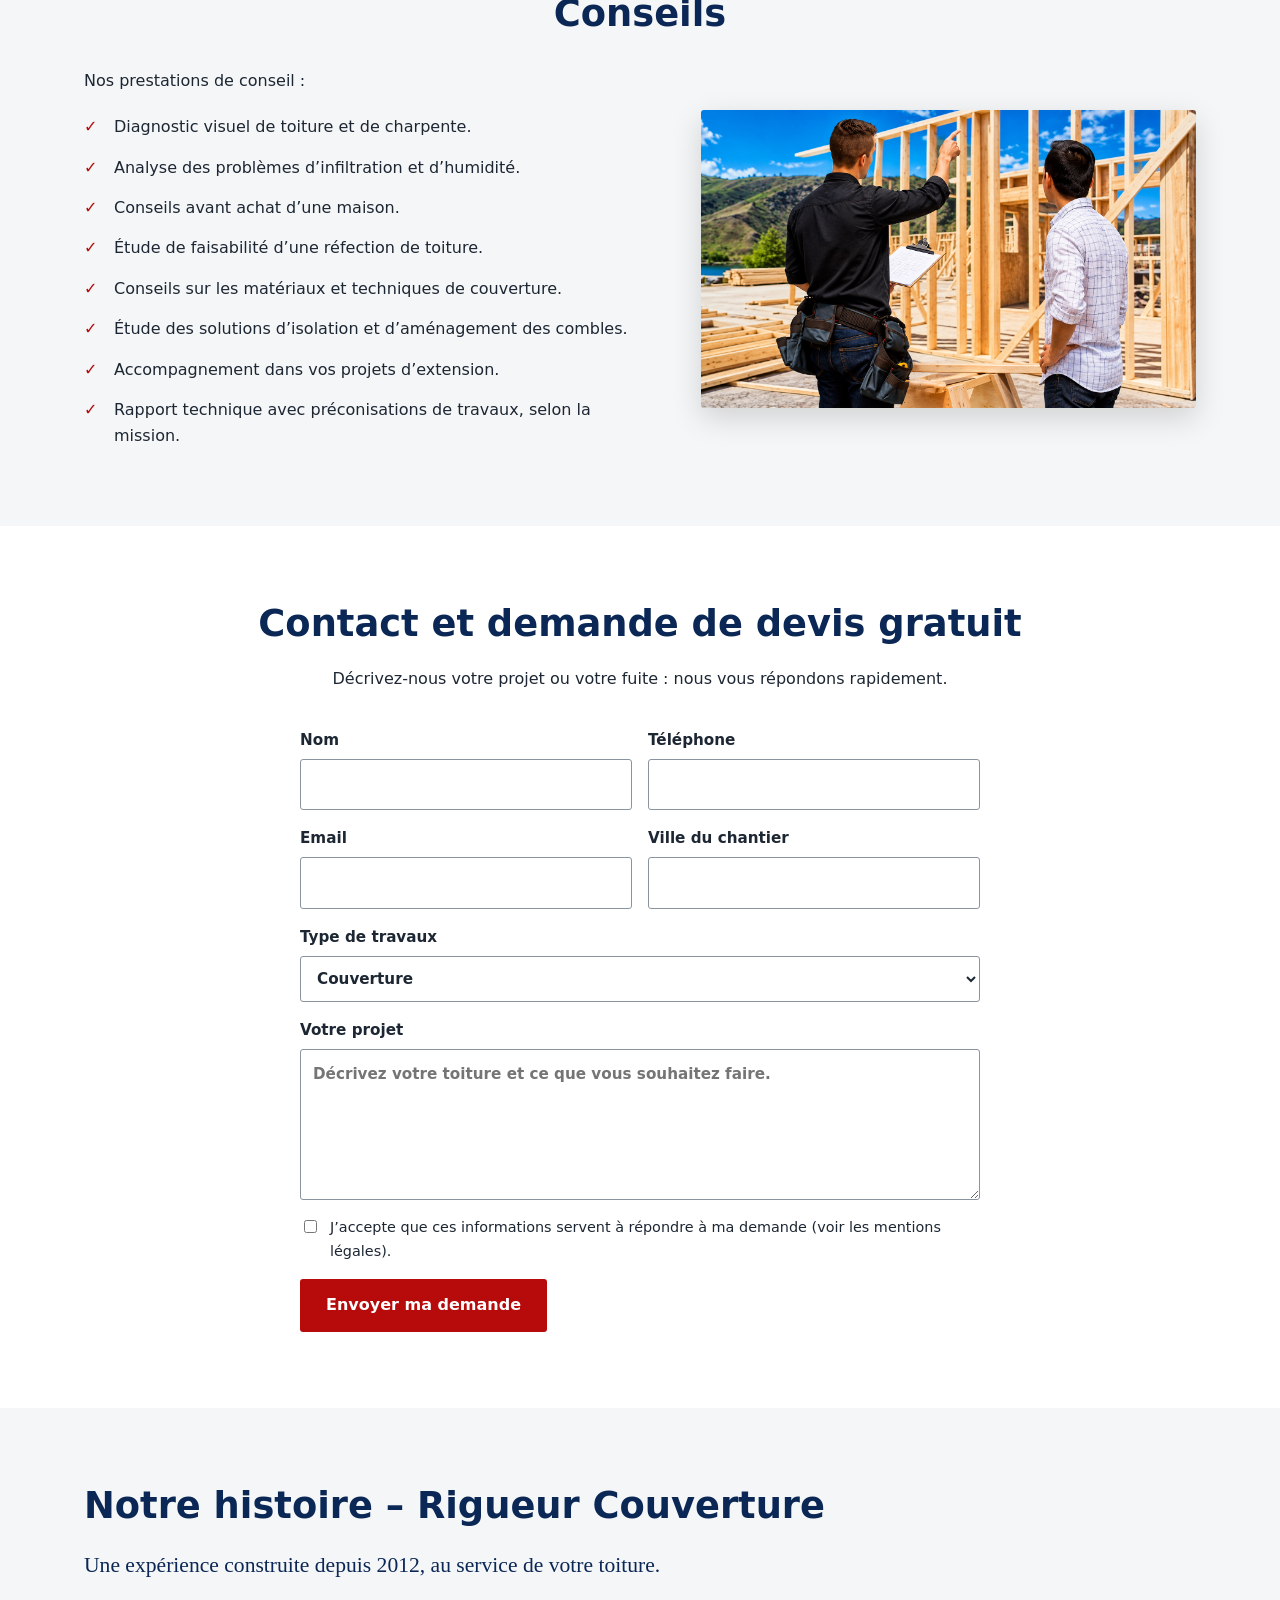
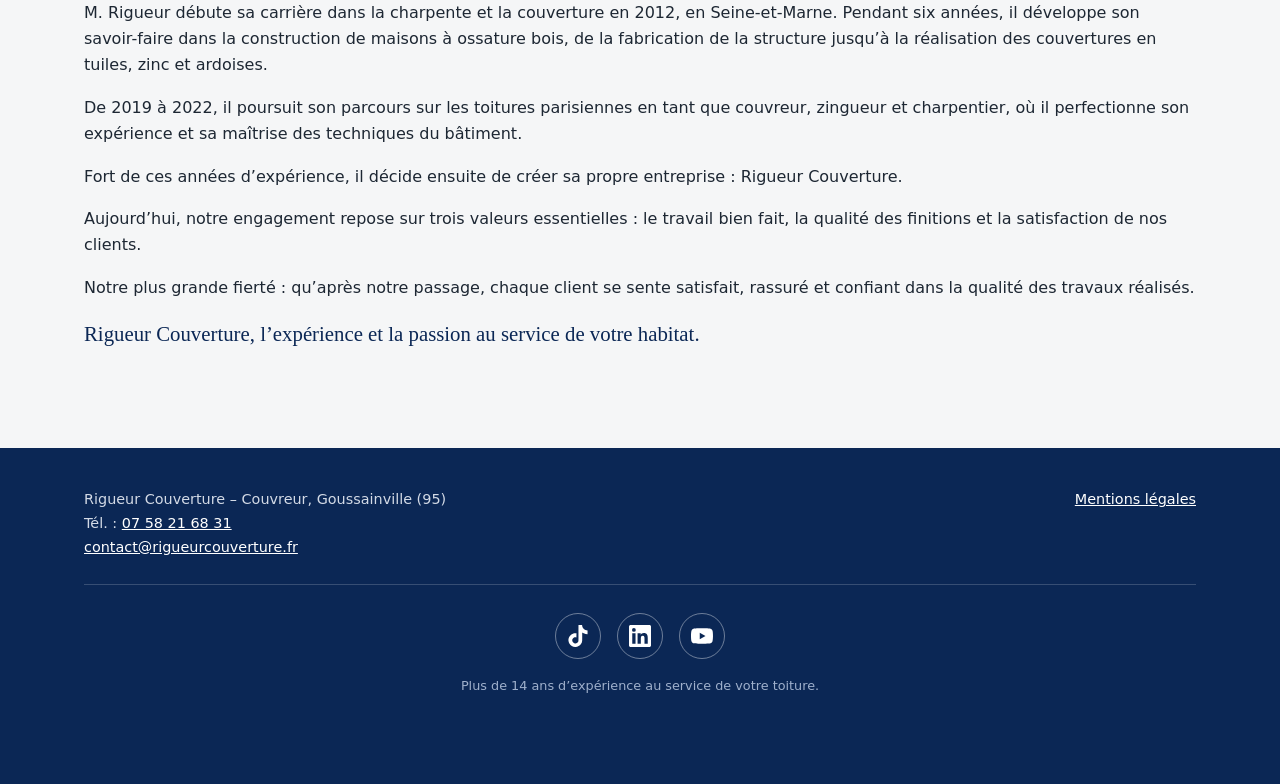
==== commit 7871636b: "Mise a jour du site Rigueur Couverture" ====
--- a/index.html
+++ b/index.html
@@ -110,7 +110,7 @@
 </div>
 <div class="horaires">
 <h3>Nos horaires</h3>
-<p>Du lundi au vendredi<br><strong>9 h – 18 h</strong></p>
+<p>Du lundi au vendredi<br><strong>9 h 00 – 18 h 00</strong></p>
 </div>
 </div>
 </section>
@@ -126,6 +126,8 @@
 <section id="conseils" class="gris centre" aria-labelledby="t-conseils">
 <div class="wrap">
 <h2 id="t-conseils">Conseils</h2>
+<div class="conseils-duo">
+<div>
 <p>Nos prestations de conseil :</p>
 <ul class="liste-conseils">
 <li>Diagnostic visuel de toiture et de charpente.</li>
@@ -137,6 +139,9 @@
 <li>Accompagnement dans vos projets d’extension.</li>
 <li>Rapport technique avec préconisations de travaux, selon la mission.</li>
 </ul>
+</div>
+<figure class="conseils-img"><img src="images/conseils.jpg" alt="Conseil personnalisé pour votre projet de toiture" loading="lazy" onerror="var d=this.closest('.conseils-duo');d.classList.add('sans-image');this.parentNode.remove()"></figure>
+</div>
 </div>
 </section>
 
@@ -201,9 +206,9 @@
 <div><a href="mentions-legales.html">Mentions légales</a></div>
 <!-- RÉSEAUX SOCIAUX : remplacer chaque href="#" par le lien de ta page -->
 <div class="reseaux">
-<a href="#" target="_blank" rel="noopener noreferrer" aria-label="TikTok"><svg viewBox="0 0 24 24" width="22" height="22" fill="currentColor" aria-hidden="true"><path d="M12.525.02c1.31-.02 2.61-.01 3.91-.02.08 1.53.63 3.09 1.75 4.17 1.12 1.11 2.7 1.62 4.24 1.79v4.03c-1.44-.05-2.89-.35-4.2-.97-.57-.26-1.1-.59-1.62-.93-.01 2.92.01 5.84-.02 8.75-.08 1.4-.54 2.79-1.35 3.94-1.31 1.92-3.58 3.17-5.91 3.21-1.43.08-2.86-.31-4.08-1.03-2.02-1.19-3.44-3.37-3.65-5.71-.02-.5-.03-1-.01-1.49.18-1.9 1.12-3.72 2.58-4.96 1.66-1.44 3.98-2.13 6.15-1.72.02 1.48-.04 2.96-.04 4.44-.99-.32-2.15-.23-3.02.37-.63.41-1.11 1.04-1.36 1.75-.21.51-.15 1.07-.14 1.61.24 1.64 1.82 3.02 3.5 2.87 1.12-.01 2.19-.66 2.77-1.61.19-.33.4-.67.41-1.06.1-1.79.06-3.57.07-5.36.01-4.03-.01-8.05.02-12.07z"/></svg></a>
-<a href="#" target="_blank" rel="noopener noreferrer" aria-label="LinkedIn"><svg viewBox="0 0 24 24" width="22" height="22" fill="currentColor" aria-hidden="true"><path d="M20.447 20.452h-3.554v-5.569c0-1.328-.027-3.037-1.852-3.037-1.853 0-2.136 1.445-2.136 2.939v5.667H9.351V9h3.414v1.561h.046c.477-.9 1.637-1.85 3.37-1.85 3.601 0 4.267 2.37 4.267 5.455v6.286zM5.337 7.433a2.062 2.062 0 0 1-2.063-2.065 2.064 2.064 0 1 1 2.063 2.065zm1.782 13.019H3.555V9h3.564v11.452zM22.225 0H1.771C.792 0 0 .774 0 1.729v20.542C0 23.227.792 24 1.771 24h20.451C23.2 24 24 23.227 24 22.271V1.729C24 .774 23.2 0 22.222 0h.003z"/></svg></a>
-<a href="#" target="_blank" rel="noopener noreferrer" aria-label="YouTube"><svg viewBox="0 0 24 24" width="22" height="22" fill="currentColor" aria-hidden="true"><path d="M23.498 6.186a3.016 3.016 0 0 0-2.122-2.136C19.505 3.545 12 3.545 12 3.545s-7.505 0-9.377.505A3.017 3.017 0 0 0 .502 6.186C0 8.07 0 12 0 12s0 3.93.502 5.814a3.016 3.016 0 0 0 2.122 2.136c1.871.505 9.376.505 9.376.505s7.505 0 9.377-.505a3.015 3.015 0 0 0 2.122-2.136C24 15.93 24 12 24 12s0-3.93-.502-5.814zM9.545 15.568V8.432L15.818 12l-6.273 3.568z"/></svg></a>
+<a href="https://www.tiktok.com/" target="_blank" rel="noopener noreferrer" aria-label="TikTok"><svg viewBox="0 0 24 24" width="22" height="22" fill="currentColor" aria-hidden="true"><path d="M12.525.02c1.31-.02 2.61-.01 3.91-.02.08 1.53.63 3.09 1.75 4.17 1.12 1.11 2.7 1.62 4.24 1.79v4.03c-1.44-.05-2.89-.35-4.2-.97-.57-.26-1.1-.59-1.62-.93-.01 2.92.01 5.84-.02 8.75-.08 1.4-.54 2.79-1.35 3.94-1.31 1.92-3.58 3.17-5.91 3.21-1.43.08-2.86-.31-4.08-1.03-2.02-1.19-3.44-3.37-3.65-5.71-.02-.5-.03-1-.01-1.49.18-1.9 1.12-3.72 2.58-4.96 1.66-1.44 3.98-2.13 6.15-1.72.02 1.48-.04 2.96-.04 4.44-.99-.32-2.15-.23-3.02.37-.63.41-1.11 1.04-1.36 1.75-.21.51-.15 1.07-.14 1.61.24 1.64 1.82 3.02 3.5 2.87 1.12-.01 2.19-.66 2.77-1.61.19-.33.4-.67.41-1.06.1-1.79.06-3.57.07-5.36.01-4.03-.01-8.05.02-12.07z"/></svg></a>
+<a href="https://fr.linkedin.com/" target="_blank" rel="noopener noreferrer" aria-label="LinkedIn"><svg viewBox="0 0 24 24" width="22" height="22" fill="currentColor" aria-hidden="true"><path d="M20.447 20.452h-3.554v-5.569c0-1.328-.027-3.037-1.852-3.037-1.853 0-2.136 1.445-2.136 2.939v5.667H9.351V9h3.414v1.561h.046c.477-.9 1.637-1.85 3.37-1.85 3.601 0 4.267 2.37 4.267 5.455v6.286zM5.337 7.433a2.062 2.062 0 0 1-2.063-2.065 2.064 2.064 0 1 1 2.063 2.065zm1.782 13.019H3.555V9h3.564v11.452zM22.225 0H1.771C.792 0 0 .774 0 1.729v20.542C0 23.227.792 24 1.771 24h20.451C23.2 24 24 23.227 24 22.271V1.729C24 .774 23.2 0 22.222 0h.003z"/></svg></a>
+<a href="https://www.youtube.com/" target="_blank" rel="noopener noreferrer" aria-label="YouTube"><svg viewBox="0 0 24 24" width="22" height="22" fill="currentColor" aria-hidden="true"><path d="M23.498 6.186a3.016 3.016 0 0 0-2.122-2.136C19.505 3.545 12 3.545 12 3.545s-7.505 0-9.377.505A3.017 3.017 0 0 0 .502 6.186C0 8.07 0 12 0 12s0 3.93.502 5.814a3.016 3.016 0 0 0 2.122 2.136c1.871.505 9.376.505 9.376.505s7.505 0 9.377-.505a3.015 3.015 0 0 0 2.122-2.136C24 15.93 24 12 24 12s0-3.93-.502-5.814zM9.545 15.568V8.432L15.818 12l-6.273 3.568z"/></svg></a>
 </div>
 <p class="discret">Plus de 14 ans d’expérience au service de votre toiture.</p>
 </div>
--- a/style.css
+++ b/style.css
@@ -154,3 +154,12 @@
 .urgence ol{padding-left:20px;margin:8px 0 0;color:#dbe3f0}
 .urgence li{margin-bottom:6px}
 .urgence .engage{font-weight:600;color:#fff}
+
+.conseils-duo{display:grid;grid-template-columns:1.15fr 1fr;gap:48px;align-items:center;margin-top:32px;text-align:left}
+.conseils-duo p{margin:0}
+.conseils-duo .liste-conseils{grid-template-columns:1fr;margin:20px 0 0;max-width:none}
+.conseils-img{margin:0;border-radius:3px;overflow:hidden;box-shadow:0 10px 30px rgba(0,0,0,.15)}
+.conseils-img img{display:block;width:100%;height:auto}
+.conseils-duo.sans-image{grid-template-columns:1fr}
+.conseils-duo.sans-image .liste-conseils{grid-template-columns:1fr 1fr;max-width:900px;margin:20px auto 0}
+@media(max-width:900px){.conseils-duo{grid-template-columns:1fr}.conseils-duo.sans-image .liste-conseils{grid-template-columns:1fr}}
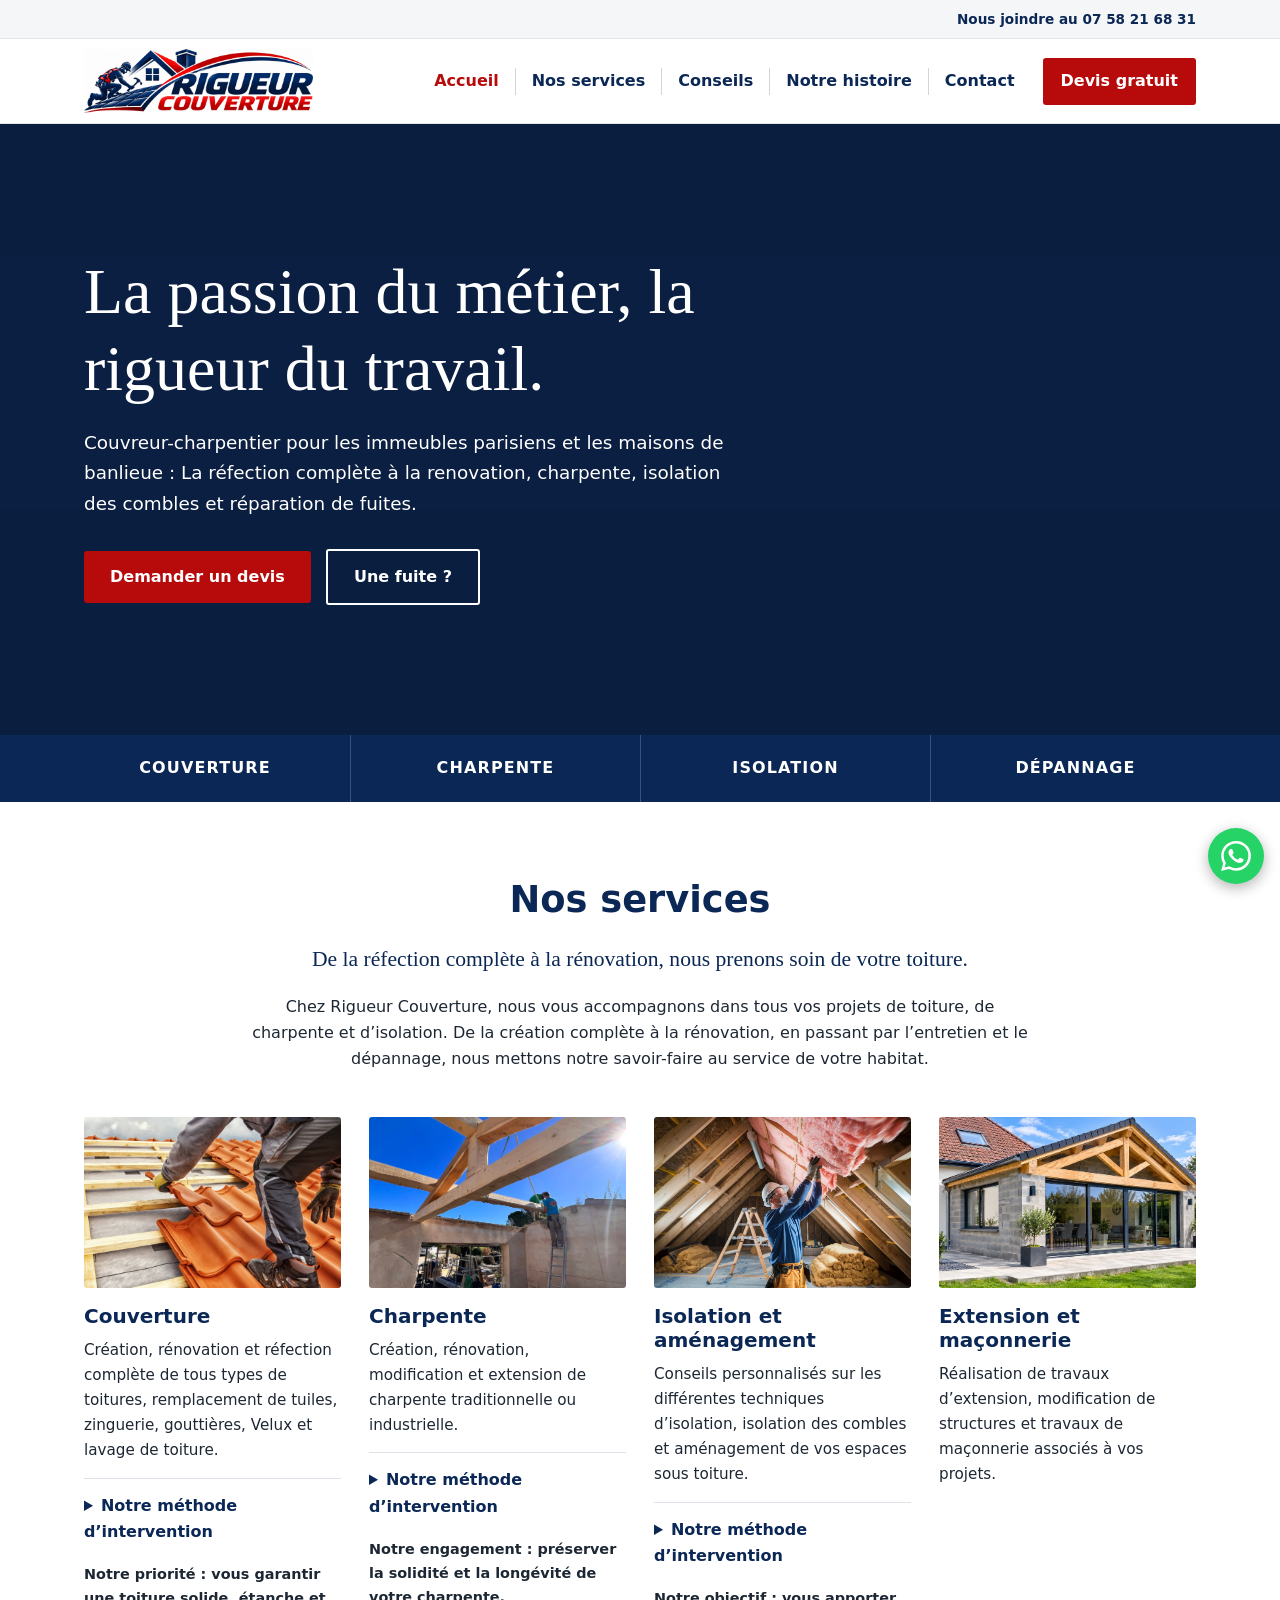
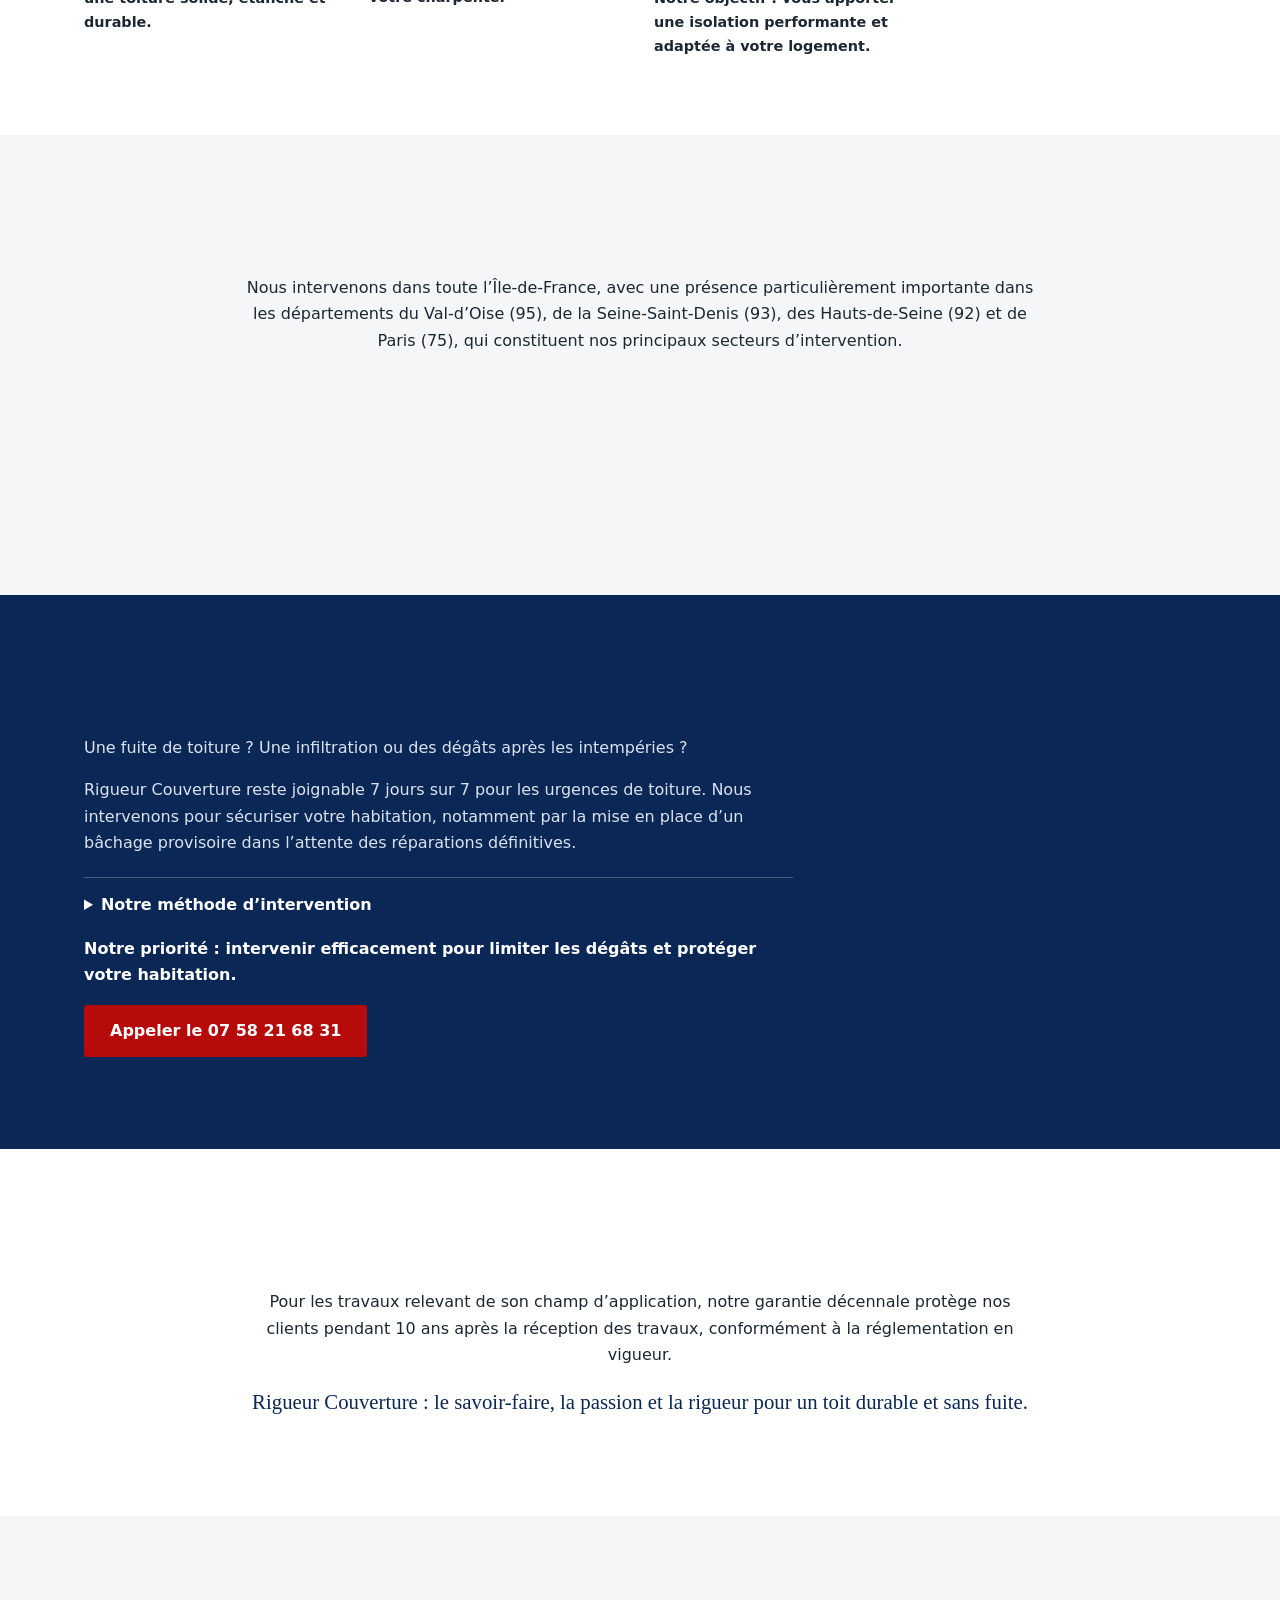
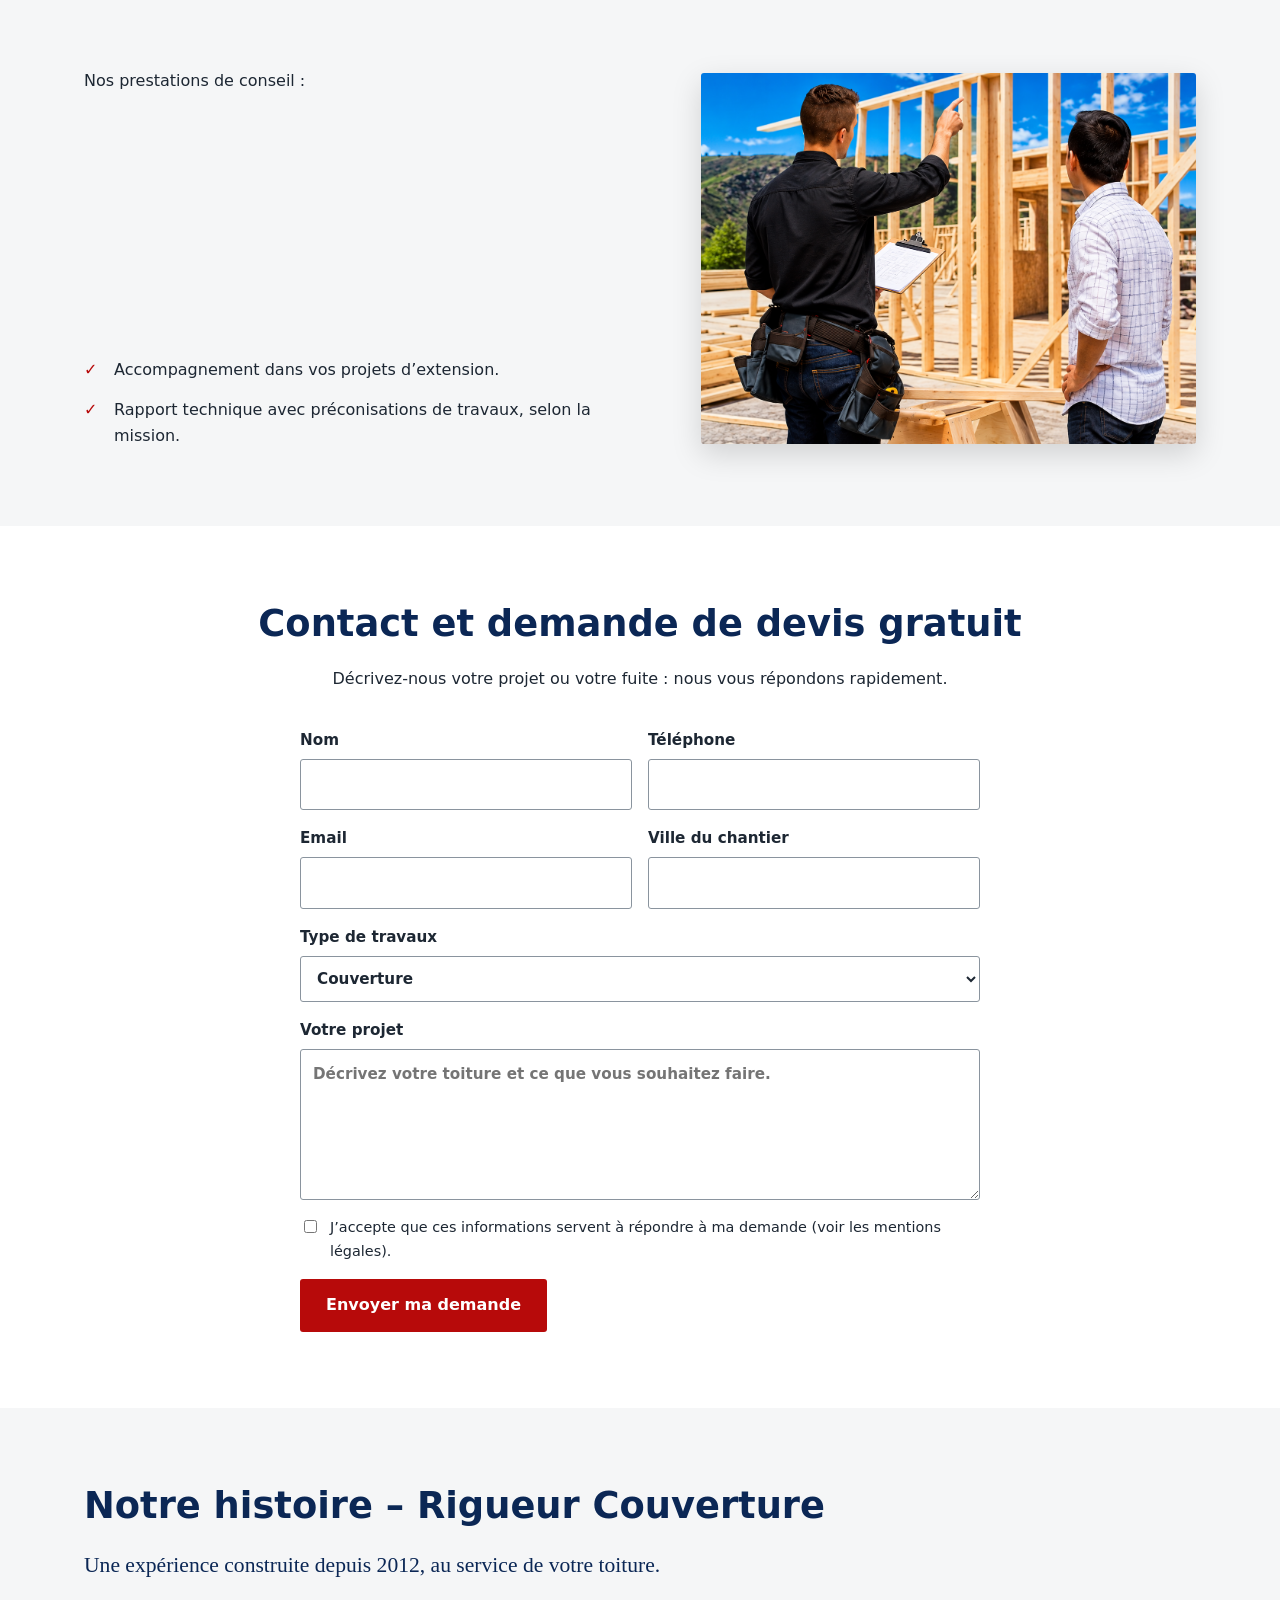
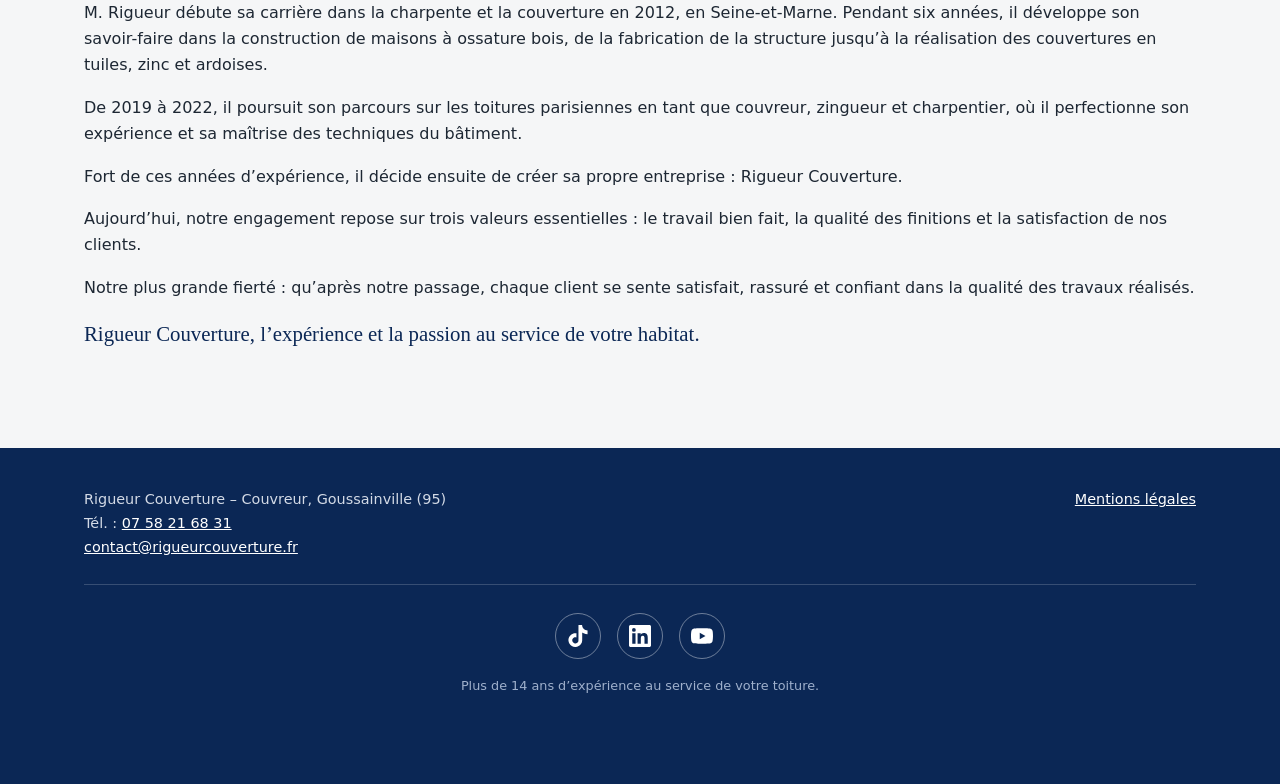
==== commit f1801908: "Mise a jour du site Rigueur Couverture" ====
--- a/index.html
+++ b/index.html
@@ -39,7 +39,7 @@
 </div>
 <div class="wrap">
 <h1>La passion du métier, la rigueur du travail.</h1>
-<p>Couvreur-charpentier pour les immeubles parisiens et les maisons de banlieue : réfection complète, charpente, isolation des combles et réparation de fuites.</p>
+<p>Couvreur-charpentier pour les immeubles parisiens et les maisons de banlieue : La réfection complète à la renovation, charpente, isolation des combles et réparation de fuites.</p>
 <a class="btn" href="#devis">Demander un devis</a>
 <a class="btn" href="#urgence">Une fuite ?</a>
 </div>
@@ -52,7 +52,7 @@
 <section id="services" class="centre" aria-labelledby="t-services">
 <div class="wrap">
 <h2 id="t-services">Nos services</h2>
-<p class="chapo">De la création à la rénovation, nous prenons soin de votre toiture.</p>
+<p class="chapo">De la réfection complète à la rénovation, nous prenons soin de votre toiture.</p>
 <p>Chez Rigueur Couverture, nous vous accompagnons dans tous vos projets de toiture, de charpente et d’isolation. De la création complète à la rénovation, en passant par l’entretien et le dépannage, nous mettons notre savoir-faire au service de votre habitat.</p>
 <div class="grille4">
 <article id="couverture">
--- a/style.css
+++ b/style.css
@@ -163,3 +163,5 @@
 .conseils-duo.sans-image{grid-template-columns:1fr}
 .conseils-duo.sans-image .liste-conseils{grid-template-columns:1fr 1fr;max-width:900px;margin:20px auto 0}
 @media(max-width:900px){.conseils-duo{grid-template-columns:1fr}.conseils-duo.sans-image .liste-conseils{grid-template-columns:1fr}}
+
+.conseils-img img{aspect-ratio:4/3;object-fit:cover}
